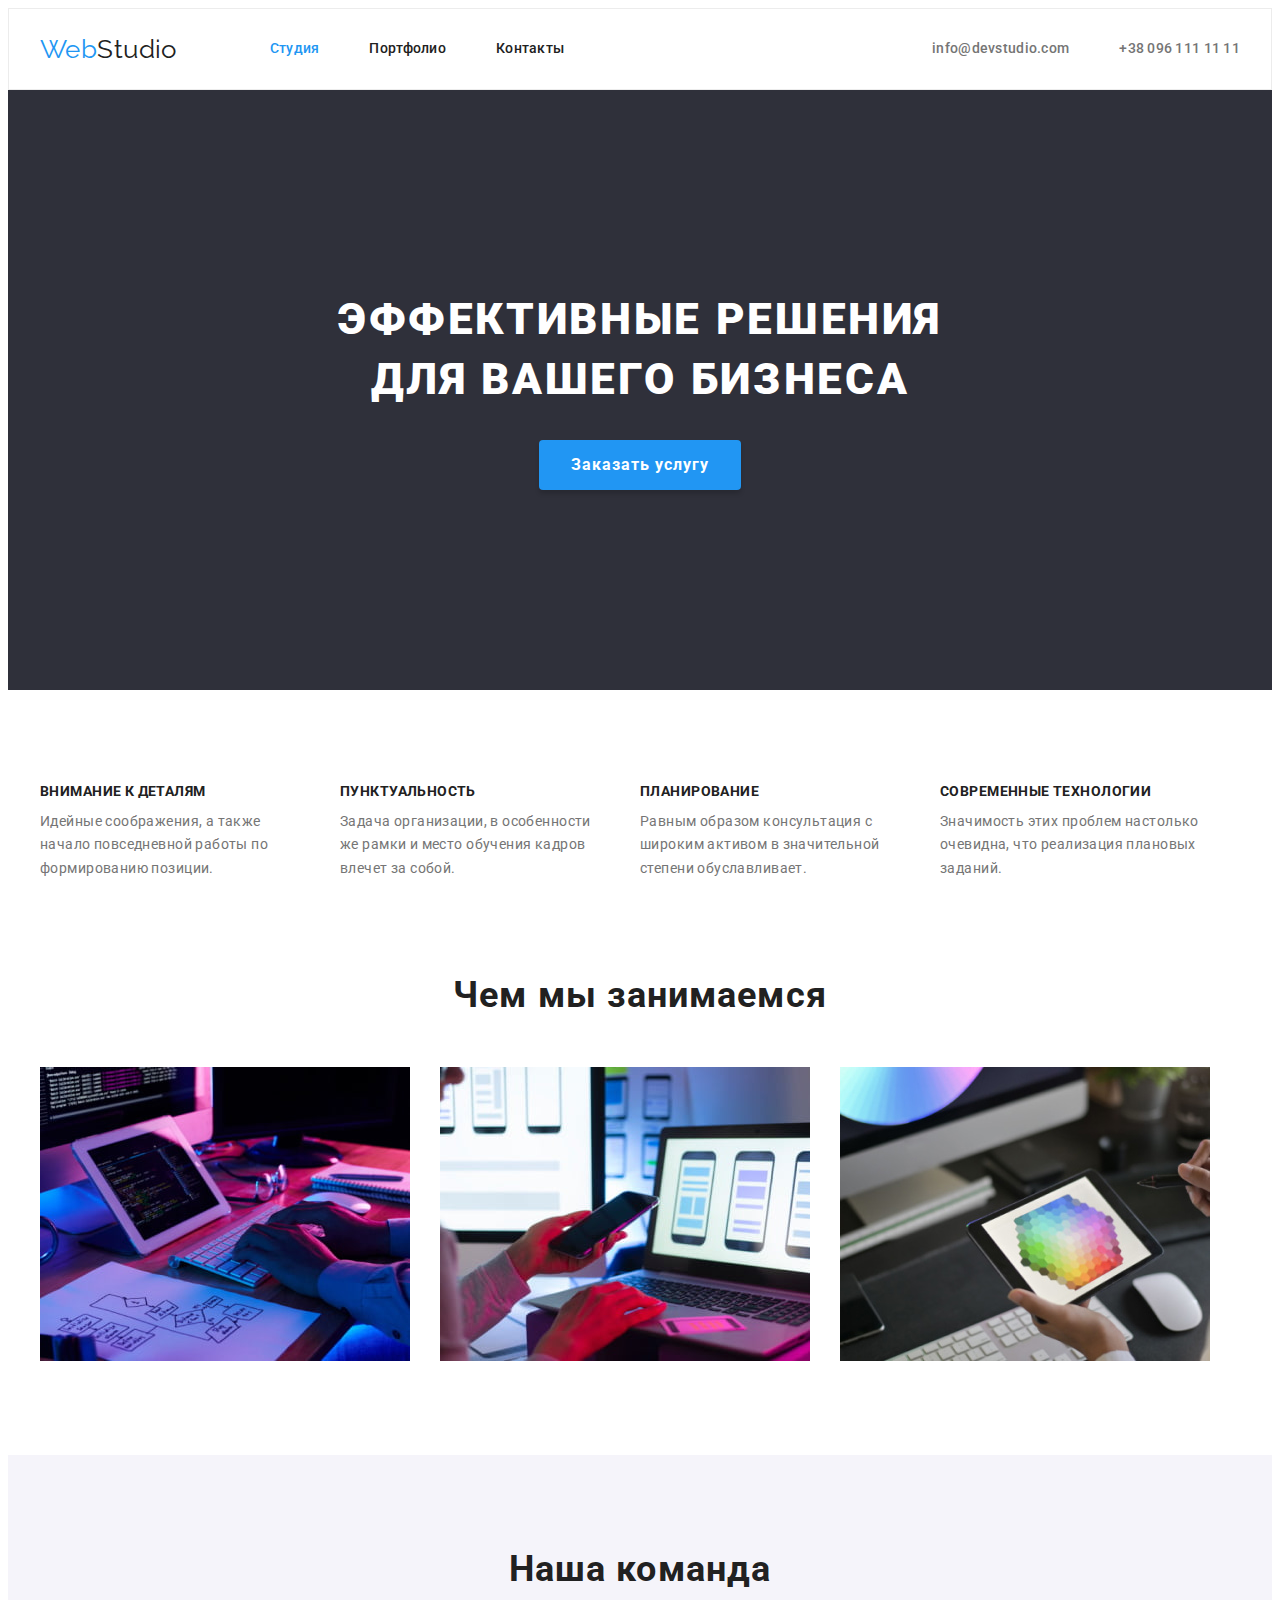
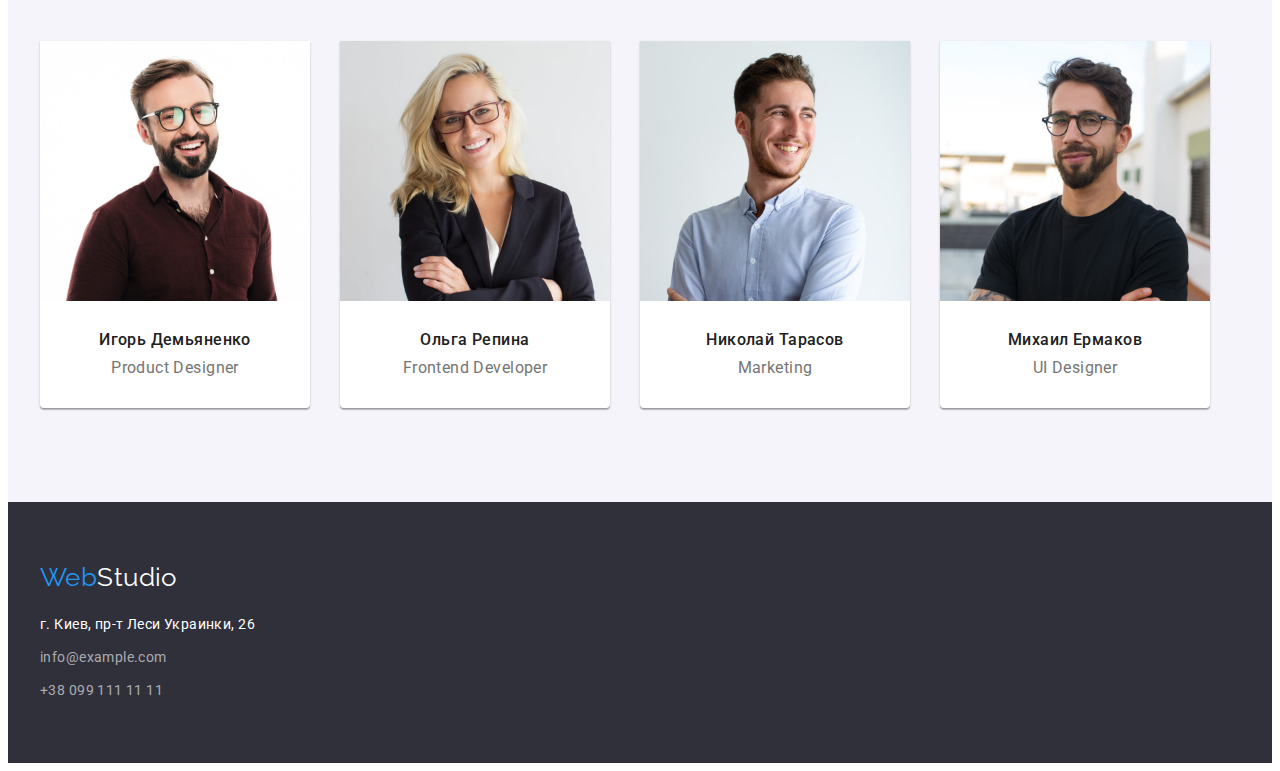
==== index.html @ 3f3b8649 "Initial commit" ====
<!DOCTYPE html>
<html lang="ru">
  <head>
    <meta charset="UTF-8" />
    <meta http-equiv="X-UA-Compatible" content="IE=edge" />
    <meta name="viewport" content="width=device-width, initial-scale=1.0" />
    <title>WebStudio</title>
    <!-- Normalize -->
    <link
      rel="stylesheet"
      href="https://cdnjs.cloudflare.com/ajax/libs/modern-normalize/1.1.0/modern-normalize.min.css"
      integrity="sha512-wpPYUAdjBVSE4KJnH1VR1HeZfpl1ub8YT/NKx4PuQ5NmX2tKuGu6U/JRp5y+Y8XG2tV+wKQpNHVUX03MfMFn9Q=="
      crossorigin="anonymous"
      referrerpolicy="no-referrer"
    />
    <!-- Font-family -->
    <link
      href="https://fonts.googleapis.com/css2?family=Raleway:wght@700&family=Roboto:wght@400;500;700;900&display=swap"
      rel="stylesheet"
    />
    <!-- css -->
    <link rel="stylesheet" href="./css/styles.css" />
  </head>

  <body>
    <!-- шапка сайта -->

    <header class="header">
      <div class="conteiner header-conteiner">
        <a href="./index.html" class="link logo header-logo"
          ><span class="logo-accent">Web</span>Studio</a>
        <nav class="header-nav">
          <ul class="nav-list list">
            <li class="nav-item">
              <a href="" class="link nav-link current">Студия</a>
            </li>
            <li class="nav-item">
              <a href="./portfolio.html" class="link nav-link">Портфолио</a>
            </li>
            <li class="nav-item">
              <a href="" class="link nav-link">Контакты</a>
            </li>
          </ul>
        </nav>

        <ul class="contact-list list">
          <li class="contact-item">
            <a href="mailto:info@devstudio.com" class="link contact-link">info@devstudio.com</a>
          </li>
          <li class="contact-item">
            <a href="tel:+380961111111" class="link contact-link">+38 096 111 11 11</a>
          </li>
        </ul>
      </div>
    </header>
    <!-- main -->
    <main>
      <section class="section hero">
        <div class="conteiner">
          <h1 class="hero-title">Эффективные решения для вашего бизнеса</h1>
          <button type="button" class="hero-button">Заказать услугу</button>
        </div>
      </section>

      <section class="section quality work">
        <div class="conteiner">
          <h2 class="section-title visually-hidden">Преимущества</h2>
          <ul class="work-list list">
            <li class="work-item">
              <h3 class="work-subtitle">Внимание к деталям</h3>
              <p class="work-text">
                Идейные соображения, а также начало повседневной работы по формированию позиции.
              </p>
            </li>
            <li class="work-item">
              <h3 class="work-subtitle">Пунктуальность</h3>
              <p class="work-text">
                Задача организации, в особенности же рамки и место обучения кадров влечет за собой.
              </p>
            </li>
            <li class="work-item">
              <h3 class="work-subtitle">Планирование</h3>
              <p class="work-text">
                Равным образом консультация с широким активом в значительной степени обуславливает.
              </p>
            </li>
            <li class="work-item">
              <h3 class="work-subtitle">Современные технологии</h3>
              <p class="work-text">
                Значимость этих проблем настолько очевидна, что реализация плановых заданий.
              </p>
            </li>
          </ul>
        </div>
      </section>

      <section class="section exercise about">
        <div class="conteiner">
          <h2 class="section-title">Чем мы занимаемся</h2>
          <ul class="about-list list">
            <li class="about-item">
              <img src="./images/logo1.jpg" width="370" height="294" alt="Верстка сайта" />
            </li>
            <li class="about-item">
              <img src="./images/logo2.jpg" width="370" height="294" alt="Дизайн сайта" />
            </li>
            <li class="about-item">
              <img src="./images/logo3.jpg" width="370" height="294" alt="Палитра на планшете" />
            </li>
          </ul>
        </div>
      </section>

      <section class="section team">
        <div class="conteiner">
          <h2 class="section-title">Наша команда</h2>
          <ul class="team-list list">
            <li class="team-item">
              <img src="./images/img-4.jpg" wi dth="270" height="260" alt="Первый член команды" />
              <div class="team-decsription">
                <h3 class="team-name">Игорь Демьяненко</h3>
                <p class="team-position">Product Designer</p>
              </div>
            </li>
            <li class="team-item">
              <img src="./images/img-5.jpg" width="270" height="260" alt="Второй член команды" />
              <div class="team-decsription">
                <h3 class="team-name">Ольга Репина</h3>
                <p class="team-position">Frontend Developer</p>
              </div>
            </li>
            <li class="team-item">
              <img src="./images/img-6.jpg" width="270" height="260" alt="Третий член команды" />
              <div class="team-decsription">
                <h3 class="team-name">Николай Тарасов</h3>
                <p class="team-position">Marketing</p>
              </div>
            </li>
            <li class="team-item">
              <img src="./images/img-7.jpg" width="270" height="260" alt="Четвертый член команды" />
              <div class="team-decsription">
                <h3 class="team-name">Михаил Ермаков</h3>
                <p class="team-position">UI Designer</p>
              </div>
            </li>
          </ul>
        </div>
      </section>
    </main>

    <!-- футер -->

    <footer class="section section-footer">
      <div class="conteiner">
        <a href="./index.html" class="link logo footer-logo"
          ><span class="logo-accent">Web</span>Studio</a>
        <address class="address">
          <div class="contacts">
            <ul class="footer-list list">
              <li class="footer-item">
                <a
                  href="https://goo.gl/maps/KCgxakwsNGfufyHc9"
                  target="_blank"
                  rel="noopener noreferrer"
                  class="link address-link"
                  >г. Киев, пр-т Леси Украинки, 26</a>
              </li>
              <li class="footer-item">
                <a href="mailto:info@example.com" class="link footer-contact-link"
                  >info@example.com</a>
              </li>
              <li class="footer-item">
                <a href="tel:+380991111111" class="link footer-contact-link">+38 099 111 11 11</a>
              </li>
            </ul>
          </div>
        </address>
      </div>
    </footer>
  </body>
</html>
---- css/styles.css ----
/* цвет основного текста #757575 */
/* вторичный текст текста #212121 */
/* белый цвет #FFFFFF */
/* акцент #2196F3 */
/* вторичный цвет фона #F5F4FA */

:root {
  --primary-text-color: #757575;
  --title-text-color: #212121;
  --accent-color: #2196f3;
  --white-color: #ffffff;
  --primary-bg-color: #e5e5e5;
  --footer-color: #2f303a;
  --team-color: #f5f4fa;
}
h1,
h2,
h3,
h4,
h5,
h6,
p,
ul {
  margin: 0;
  padding: 0;
}
img {
  display: block;
}

body {
  font-family: Roboto, sans-serif;
  font-size: 14px;
  letter-spacing: 0.03em;
  line-height: 1.14;

  color: var(--primary-text-color);
  background-color: var(--white-color);
}
.conteiner {
  width: 1200px;
  padding-left: 15px;
  padding-right: 15px;
  margin: 0 auto;
}

.visually-hidden {
  position: absolute;
  white-space: nowrap;
  width: 1px;
  height: 1px;
  overflow: hidden;
  border: 0;
  padding: 0;
  clip: rect(0 0 0 0);
  clip-path: inset(50%);
  margin: -1px;
}

.section {
  padding-top: 94px;
  padding-bottom: 94px;
}
.section.quality {
  padding-bottom: 47px;
}
.section.exercise {
  padding-top: 47px;
}

.section-title {
  margin-bottom: 50px;
  font-size: 36px;
  line-height: 1.16;
  letter-spacing: 0.03em;
  text-align: center;

  color: var(--title-text-color);
}

.list {
  margin: 0;
  padding: 0;
  list-style: none;
}
.link {
  text-decoration: none;
  font-style: normal;
}

/* header */
.header {
  border: 1px solid #ececec;
}

.header-conteiner {
  display: flex;
  align-items: center;
}

/* logo */

.logo-accent {
  color: var(--accent-color);
}
.logo {
  font-family: 'Raleway';
  font-size: 26px;
  line-height: 1.19;
}
.header-logo {
  margin-right: 93px;
  color: var(--title-text-color);
}

/* nav-list */

.nav-list {
  display: flex;
  align-items: center;
}

.nav-item {
  margin-right: 50px;
}
.nav-item:last-child {
  margin-right: 0;
}

.nav-link {
  display: block;
  padding-top: 32px;
  padding-bottom: 32px;

  font-weight: 500;
  font-size: 14px;
  letter-spacing: 0.02em;

  color: var(--title-text-color);
}

.nav-link.current {
  color: var(--accent-color);
}
.nav-link:hover,
.nav-link:focus {
  color: var(--accent-color);
}

.contact-list {
  display: flex;
  align-items: center;
  margin-left: auto;
}
.contact-item {
  margin-right: 50px;
}
.contact-item:last-child {
  margin-right: 0;
}

.contact-link {
  display: block;
  padding-top: 32px;
  padding-bottom: 32px;
  font-weight: 500;
  font-size: 14px;
  letter-spacing: 0.02em;

  color: var(--primary-text-color);
}
.contact-link:hover,
.contact-link:focus {
  color: var(--accent-color);
}

/* hero */

.hero {
  padding-top: 200px;
  padding-bottom: 200px;
  text-align: center;
  background: var(--footer-color);
}

.hero-title {
  max-width: 696px;
  margin: 0 auto;

  font-weight: 900;
  font-size: 44px;
  line-height: 1.36;
  text-align: center;
  letter-spacing: 0.06em;
  text-transform: uppercase;

  color: var(--white-color);
}
/* button */

.hero-button {
  display: inline-block;
  margin-top: 30px;
  min-width: 200px;
  padding: 10px 32px;

  font-family: inherit;
  font-weight: 700;
  font-size: 16px;
  text-align: center;
  line-height: 1.88;
  letter-spacing: 0.06em;
  cursor: pointer;
  border: none;

  box-shadow: 0px 4px 4px rgba(0, 0, 0, 0.15);
  border-radius: 4px;

  background-color: var(--accent-color);
  color: var(--white-color);
}
.hero-button:hover,
.hero-button:focus {
  background-color: #188ce8;
}
/* work*/
.work-list {
  display: flex;
}
.work-item:not(:last-child) {
  margin-right: 30px;
}

.work-subtitle {
  margin-bottom: 10px;
  font-size: 14px;
  text-transform: uppercase;

  color: var(--title-text-color);
}

.work-text {
  width: 270px;
  font-size: 14px;
  line-height: 1.7;
}
/* about */

.about-list {
  display: flex;
}
.about-item:not(:last-child) {
  margin-right: 30px;
}



/* team*/

.team {
  background: #f5f4fa;
}
.team-list {
  display: flex;
}
.team-item {
  margin-right: 30px;
  width: 270px;

  background-color: var(--white-color);
  box-shadow: 0px 1px 3px rgba(0, 0, 0, 0.12), 0px 1px 1px rgba(0, 0, 0, 0.14),
    0px 2px 1px rgba(0, 0, 0, 0.2);
  border-radius: 0px 0px 4px 4px;
}
.team-item:nth-child(4) {
  margin-right: 0;
}
.team-decsription {
  text-align: center;
  padding-top: 30px;
  padding-bottom: 30px;
}

.team-name {
  margin-bottom: 10px;
  font-weight: 500;
  font-size: 16px;
  line-height: 1.18;
  color: var(--title-text-color);
}
.team-position {
  font-weight: 400;
  font-size: 16px;
  line-height: 1.18;
}

/* footer */

.section-footer {
  padding-bottom: 60px;
  padding-top: 60px;
  background-color: var(--footer-color);
}

.footer-item {
  margin-bottom: 9px;
  line-height: 1.71;
}
.footer-item:last-child {
  margin-bottom: 0px;
}
.address-link {
  color: var(--white-color);
}

.footer-contact-link {
  font-size: 14px;
  line-height: 1.71;
  letter-spacing: 0.03em;

  color: rgba(255, 255, 255, 0.6);
}

.footer-contact-link:hover,
.footer-contact-link:focus {
  color: var(--accent-color);
}

.footer-logo {
  display: block;
  margin-bottom: 20px;
  color: var(--white-color);
}

/* ---Portfolio--- */

/* project*/
.project-list {
  display: flex;
  flex-wrap: wrap;
}
.project-item {
  width: calc((100% - 60px) / 3);
  margin-right: 30px;
  margin-bottom: 30px;
}
.project-item:nth-child(3n) {
  margin-right: 0px;
}
.project-item:nth-last-child(-n + 3){
  margin-bottom: 0;
}

.project-name {
  padding: 20px 24px;
  border-left: 1px solid #eeeeee;
  border-right: 1px solid #eeeeee;
  border-bottom: 1px solid #eeeeee;
}
.project-title {
  margin-bottom: 4px;
  font-size: 18px;
  letter-spacing: 0.06em;
  line-height: 2;

  color: var(--title-text-color);
}

.project-text {
  font-size: 16px;
  line-height: 1.88;
  letter-spacing: 0.03em;
  color: var(--primary-text-color);
}

/* project-bnt */

.button-list {
  display: flex;
  justify-content: center;
  margin-bottom: 50px;
}
.button-item {
  margin-right: 8px;
}
.button-item:last-child {
  margin-right: 0px;
}

.project-btn {
  display: block;
  padding: 6px 22px;

  text-align: center;
  font-family: inherit;
  font-weight: 500;
  font-size: 16px;
  line-height: 1.62;
  cursor: pointer;
  border: none;
  border-radius: 4px;
  color: var(--title-text-color);
  background-color: var(--team-color);
}

.project-btn.active {
  background-color: var(--accent-color);
  color: var(--white-color);
  box-shadow: 0px 3px 1px rgba(0, 0, 0, 0.1), 0px 1px 2px rgba(0, 0, 0, 0.08),
    0px 2px 2px rgba(0, 0, 0, 0.12);
}

.project-btn:hover,
.project-btn:focus {
  color: var(--white-color);
  background-color: var(--accent-color);
}
.project-link{
  display: block;
}
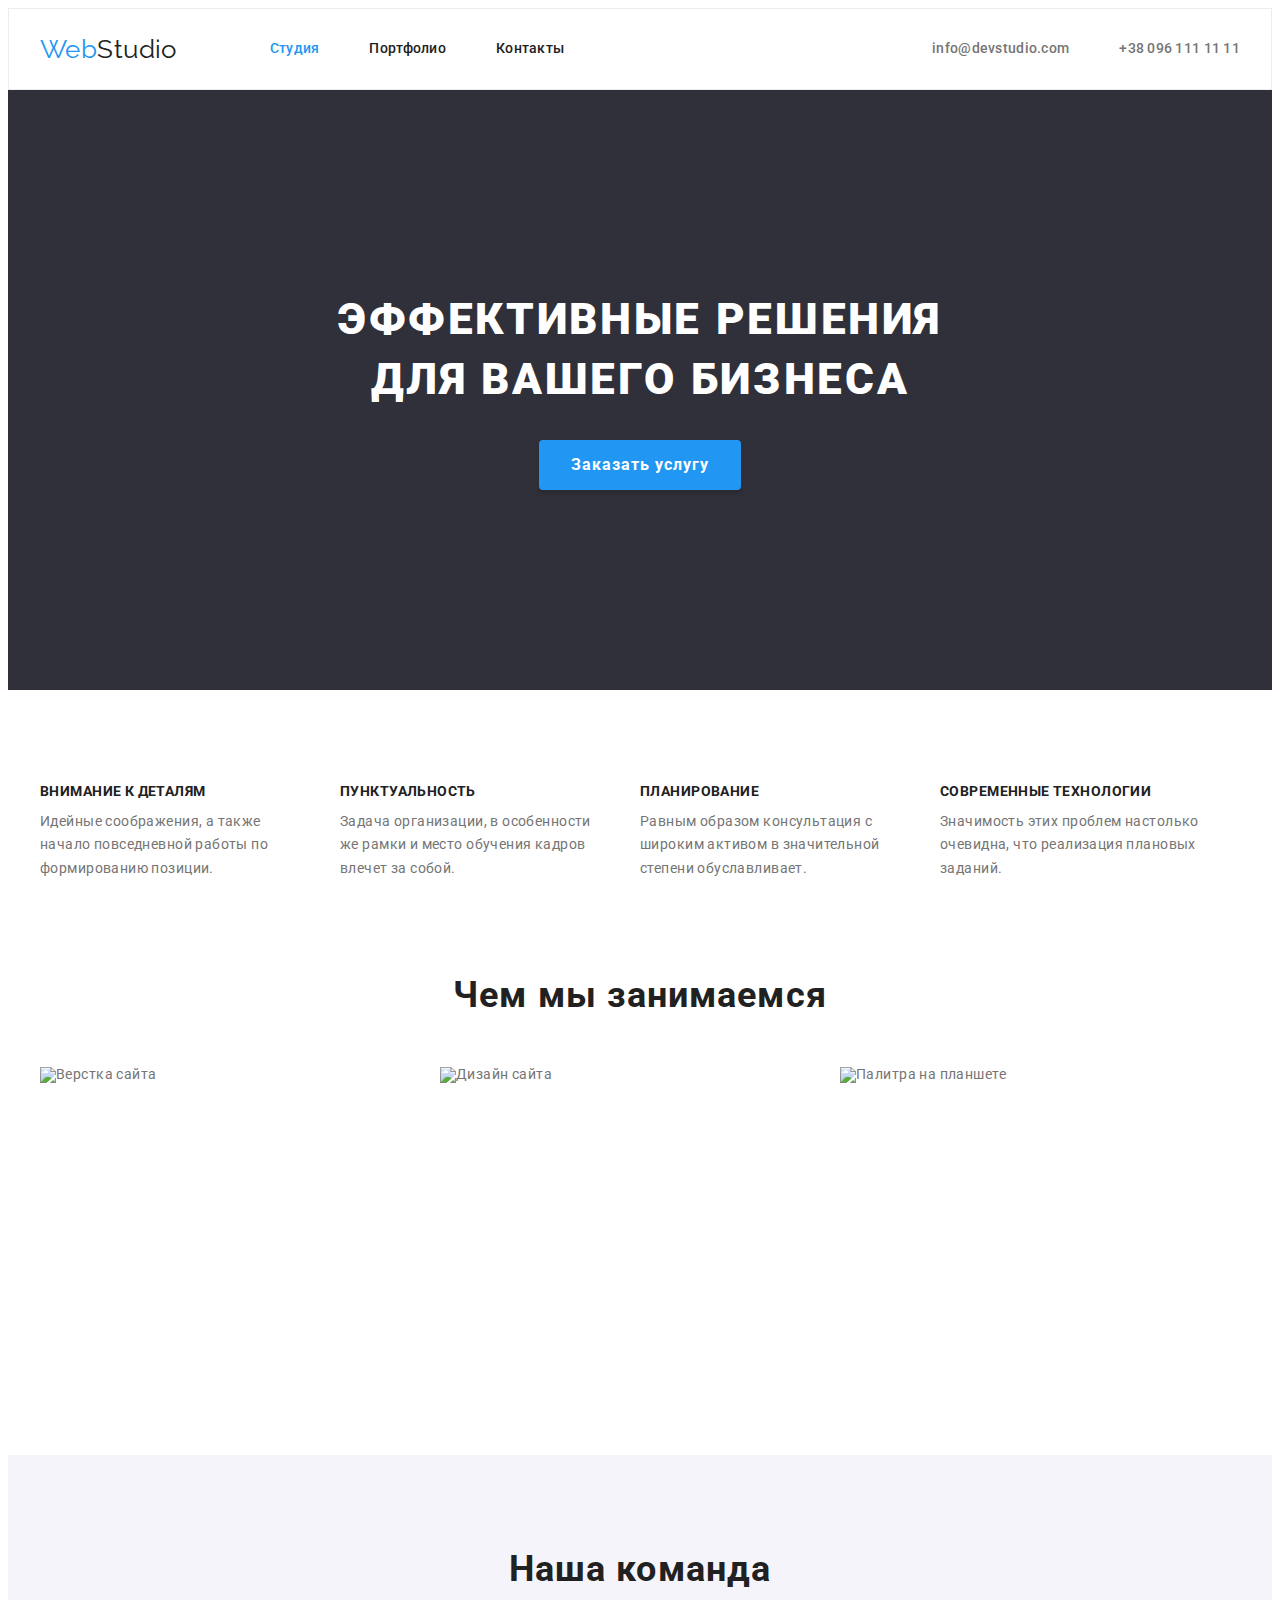
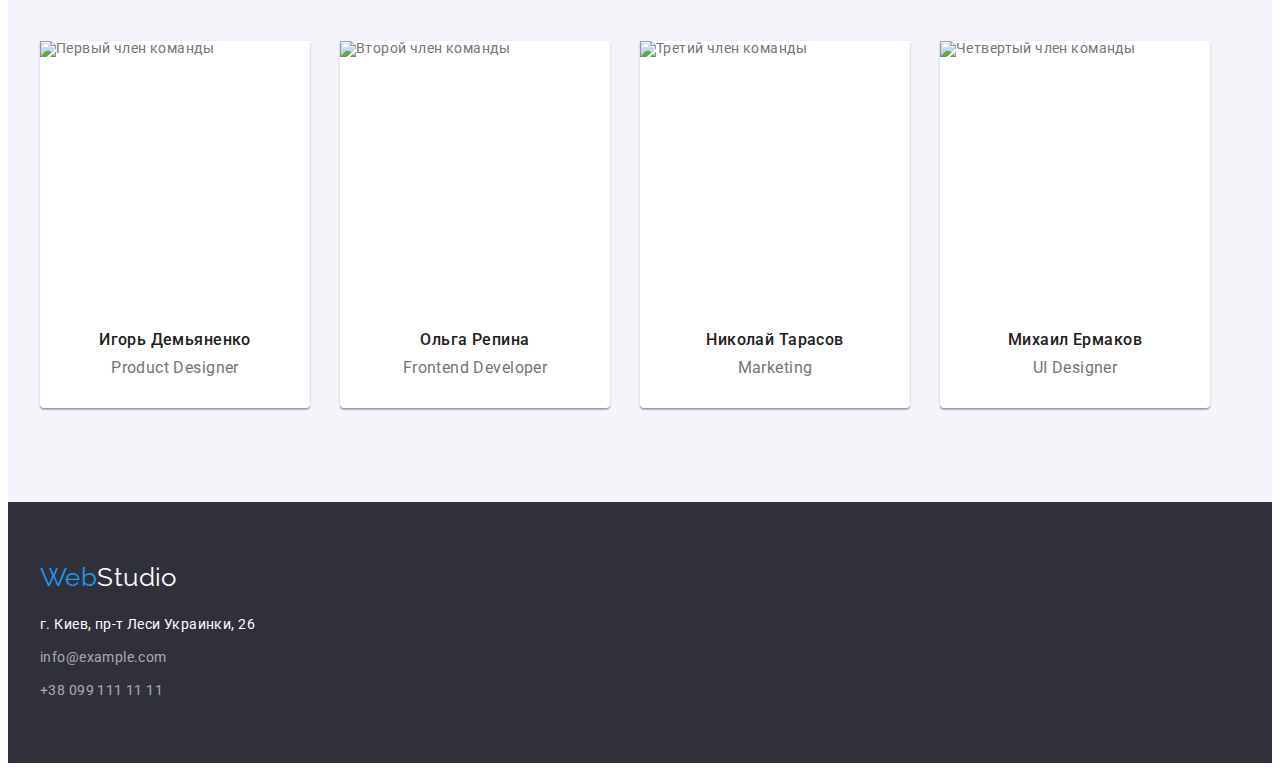
==== commit 657094df: "добавляет разметку страницы" ====
--- a/index.html
+++ b/index.html
@@ -99,13 +99,13 @@
           <h2 class="section-title">Чем мы занимаемся</h2>
           <ul class="about-list list">
             <li class="about-item">
-              <img src="./images/logo1.jpg" width="370" height="294" alt="Верстка сайта" />
+              <img src="images/about/logo1.jpg" width="370" height="294" alt="Верстка сайта" />
             </li>
             <li class="about-item">
-              <img src="./images/logo2.jpg" width="370" height="294" alt="Дизайн сайта" />
+              <img src="./images/about/logo2.jpg" width="370" height="294" alt="Дизайн сайта" />
             </li>
             <li class="about-item">
-              <img src="./images/logo3.jpg" width="370" height="294" alt="Палитра на планшете" />
+              <img src="./images//about/logo3.jpg" width="370" height="294" alt="Палитра на планшете" />
             </li>
           </ul>
         </div>
@@ -116,28 +116,28 @@
           <h2 class="section-title">Наша команда</h2>
           <ul class="team-list list">
             <li class="team-item">
-              <img src="./images/img-4.jpg" wi dth="270" height="260" alt="Первый член команды" />
+              <img src="./images//team/img-4.jpg" wi dth="270" height="260" alt="Первый член команды" />
               <div class="team-decsription">
                 <h3 class="team-name">Игорь Демьяненко</h3>
                 <p class="team-position">Product Designer</p>
               </div>
             </li>
             <li class="team-item">
-              <img src="./images/img-5.jpg" width="270" height="260" alt="Второй член команды" />
+              <img src="./images//team/img-5.jpg" width="270" height="260" alt="Второй член команды" />
               <div class="team-decsription">
                 <h3 class="team-name">Ольга Репина</h3>
                 <p class="team-position">Frontend Developer</p>
               </div>
             </li>
             <li class="team-item">
-              <img src="./images/img-6.jpg" width="270" height="260" alt="Третий член команды" />
+              <img src="./images//team/img-6.jpg" width="270" height="260" alt="Третий член команды" />
               <div class="team-decsription">
                 <h3 class="team-name">Николай Тарасов</h3>
                 <p class="team-position">Marketing</p>
               </div>
             </li>
             <li class="team-item">
-              <img src="./images/img-7.jpg" width="270" height="260" alt="Четвертый член команды" />
+              <img src="./images//team/img-7.jpg" width="270" height="260" alt="Четвертый член команды" />
               <div class="team-decsription">
                 <h3 class="team-name">Михаил Ермаков</h3>
                 <p class="team-position">UI Designer</p>
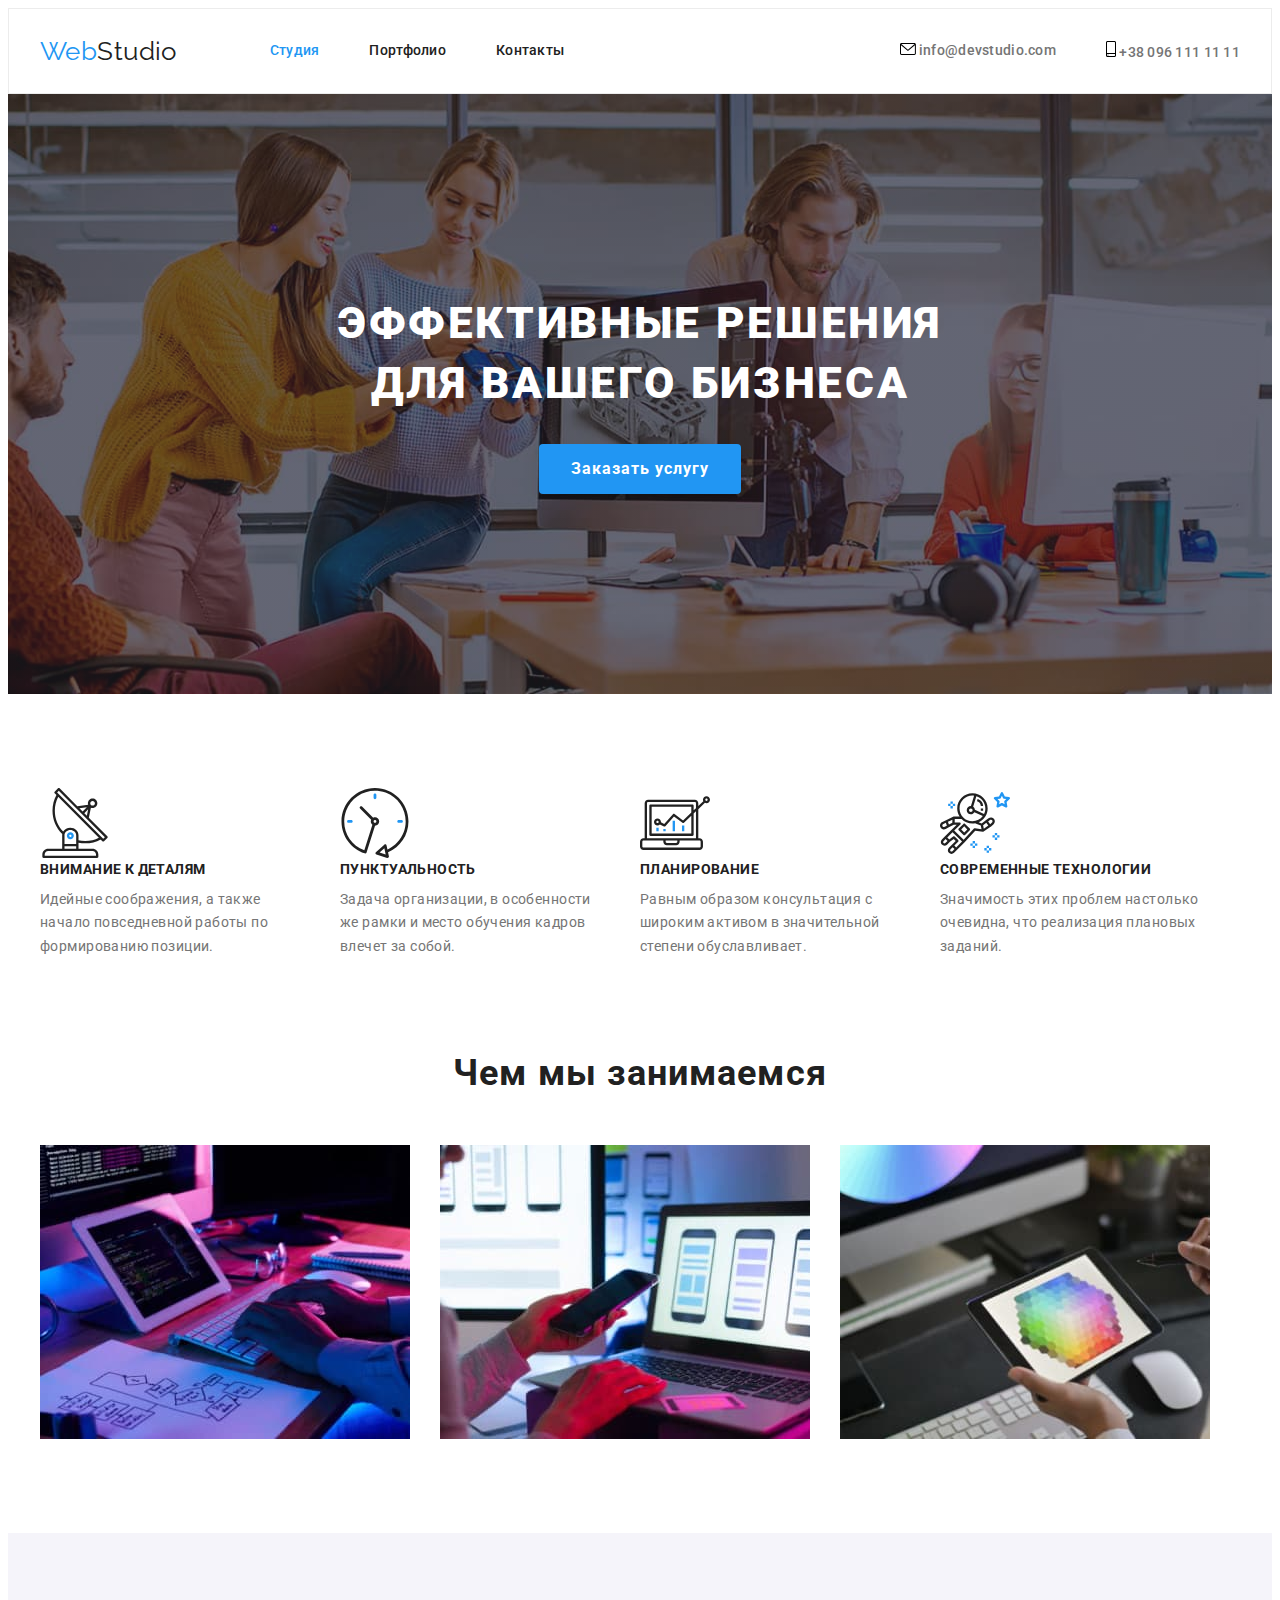
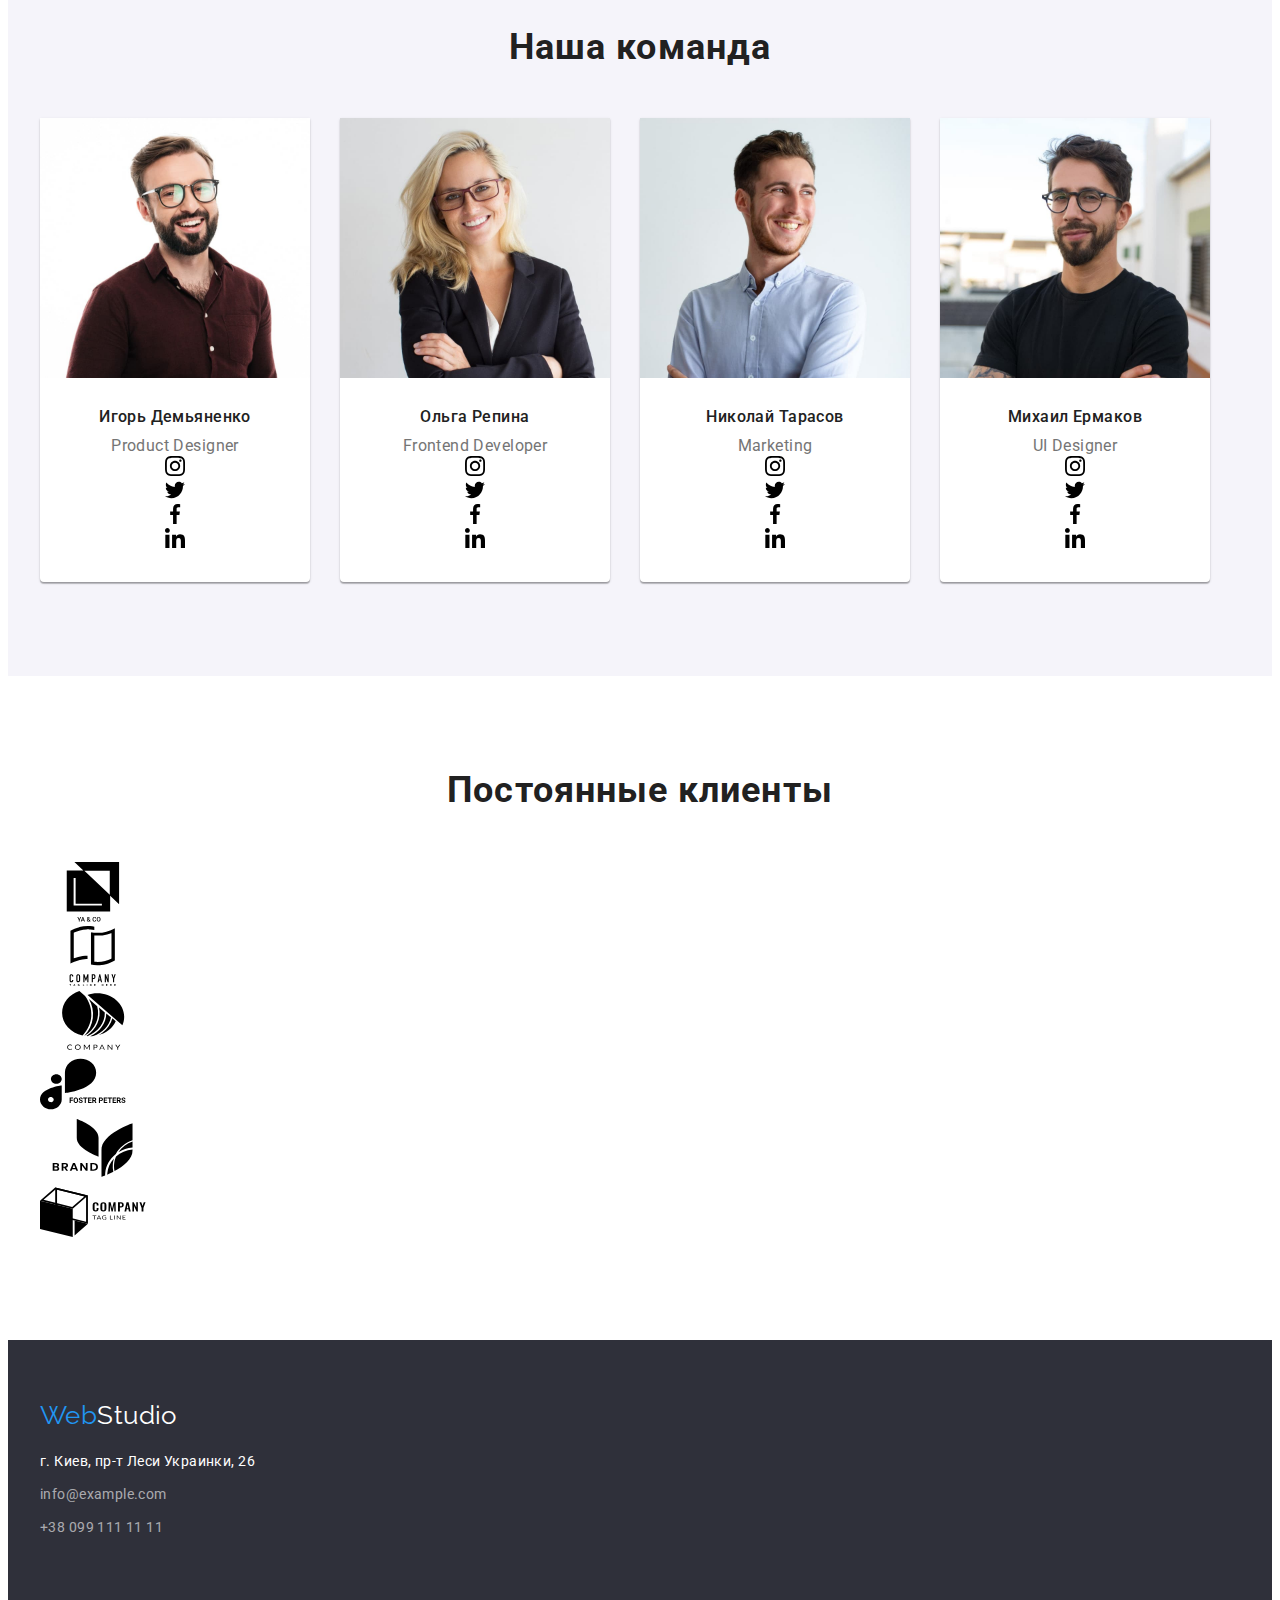
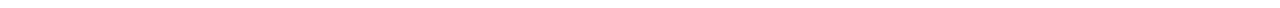
==== commit b241bc62: "добавляет разметку страницы" ====
--- a/index.html
+++ b/index.html
@@ -21,6 +21,7 @@
     <!-- css -->
     <link rel="stylesheet" href="./css/styles.css" />
   </head>
+  
 
   <body>
     <!-- шапка сайта -->
@@ -45,10 +46,19 @@
 
         <ul class="contact-list list">
           <li class="contact-item">
-            <a href="mailto:info@devstudio.com" class="link contact-link">info@devstudio.com</a>
-          </li>
+            <a href="mailto:info@devstudio.com" class="link contact-link">
+              <svg width="16" height="12" class="svg-mail">
+                <use href="./images/icon.svg#icon-mail"></use>
+              </svg>
+              info@devstudio.com</a>
+          </li>
+
           <li class="contact-item">
-            <a href="tel:+380961111111" class="link contact-link">+38 096 111 11 11</a>
+            <a href="tel:+380961111111" class="link contact-link">
+              <svg width="10" height="16" class="svg-tel">
+                <use href="./images/icon.svg#icon-tel"></use>
+              </svg>
+              +38 096 111 11 11</a>
           </li>
         </ul>
       </div>
@@ -67,24 +77,47 @@
           <h2 class="section-title visually-hidden">Преимущества</h2>
           <ul class="work-list list">
             <li class="work-item">
+              <div class="graphic-img">
+                <svg class="svg-work" width="70" height="70">
+                  <use href="./images/icon.svg#icon-antenna"></use>
+                </svg>
+              </div>
               <h3 class="work-subtitle">Внимание к деталям</h3>
               <p class="work-text">
                 Идейные соображения, а также начало повседневной работы по формированию позиции.
               </p>
             </li>
+
             <li class="work-item">
+              <div class="graphic-img">
+                <svg width="70" height="70">
+                  <use href="./images/icon.svg#icon-clock"></use>
+                </svg>
+              </div>
               <h3 class="work-subtitle">Пунктуальность</h3>
               <p class="work-text">
                 Задача организации, в особенности же рамки и место обучения кадров влечет за собой.
               </p>
             </li>
+
             <li class="work-item">
+              <div class="graphic-img">
+                <svg width="70" height="70">
+                  <use href="./images/icon.svg#icon-diagram"></use>
+                </svg>
+              </div>
               <h3 class="work-subtitle">Планирование</h3>
               <p class="work-text">
                 Равным образом консультация с широким активом в значительной степени обуславливает.
               </p>
             </li>
+
             <li class="work-item">
+              <div class="graphic-img">
+                <svg width="70" height="70">
+                  <use href="./images/icon.svg#icon-astronaut"></use>
+                </svg>
+              </div>
               <h3 class="work-subtitle">Современные технологии</h3>
               <p class="work-text">
                 Значимость этих проблем настолько очевидна, что реализация плановых заданий.
@@ -120,13 +153,74 @@
               <div class="team-decsription">
                 <h3 class="team-name">Игорь Демьяненко</h3>
                 <p class="team-position">Product Designer</p>
-              </div>
-            </li>
+                <ul class="social list">
+                  <li class="social-item">
+                    <a class="link social-link" target="_blank" rel="noopener noreferrer" href="#">
+                      <svg class="social-icon" width="20" height="20">
+                        <use href="./images/icon.svg#icon-instagram"></use>
+                      </svg>
+                    </a>
+                  </li>
+                  <li class="social-item">
+                    <a class="link social-link" target="_blank" rel="noopener noreferrer" href="#">
+                      <svg class="social-icon" width="20" height="20">
+                        <use href="./images/icon.svg#icon-twitter"></use>
+                      </svg>
+                    </a>
+                  </li>
+                  <li class="social-item">
+                    <a class="link social-link" target="_blank" rel="noopener noreferrer" href="#">
+                      <svg class="social-icon" width="20" height="20">
+                        <use href="./images/icon.svg#icon-facebook"></use>
+                      </svg>
+                    </a>
+                  </li>
+                  <li class="social-item">
+                    <a class="link social-link" target="_blank" rel="noopener noreferrer" href="#">
+                      <svg class="social-icon" width="20" height="20">
+                        <use href="./images/icon.svg#icon-linkedin"></use>
+                      </svg>
+                    </a>
+                  </li>
+                </ul>
+              </div>
+            </li>
+
             <li class="team-item">
               <img src="./images//team/img-5.jpg" width="270" height="260" alt="Второй член команды" />
               <div class="team-decsription">
                 <h3 class="team-name">Ольга Репина</h3>
                 <p class="team-position">Frontend Developer</p>
+                <ul class="social list">
+                  <li class="social-item">
+                    <a class="link social-link" target="_blank" rel="noopener noreferrer" href="#">
+                      <svg class="social-icon" width="20" height="20">
+                        <use href="./images/icon.svg#icon-instagram"></use>
+                      </svg>
+                    </a>
+                  </li>
+                  <li class="social-item">
+                    <a class="link social-link" target="_blank" rel="noopener noreferrer" href="#">
+                      <svg class="social-icon" width="20" height="20">
+                        <use href="./images/icon.svg#icon-twitter"></use>
+                      </svg>
+                    </a>
+                  </li>
+                  <li class="social-item">
+                    <a class="link social-link" target="_blank" rel="noopener noreferrer" href="#">
+                      <svg class="social-icon" width="20" height="20">
+                        <use href="./images/icon.svg#icon-facebook"></use>
+                      </svg>
+                    </a>
+                  </li>
+                  <li class="social-item">
+                    <a class="link social-link" target="_blank" rel="noopener noreferrer" href="#">
+                      <svg class="social-icon" width="20" height="20">
+                        <use href="./images/icon.svg#icon-linkedin"></use>
+                      </svg>
+                    </a>
+                  </li>
+                </ul>
               </div>
             </li>
             <li class="team-item">
@@ -134,6 +228,36 @@
               <div class="team-decsription">
                 <h3 class="team-name">Николай Тарасов</h3>
                 <p class="team-position">Marketing</p>
+                <ul class="social list">
+                  <li class="social-item">
+                    <a class="link social-link" target="_blank" rel="noopener noreferrer" href="#">
+                      <svg class="social-icon" width="20" height="20">
+                        <use href="./images/icon.svg#icon-instagram"></use>
+                      </svg>
+                    </a>
+                  </li>
+                  <li class="social-item">
+                    <a class="link social-link" target="_blank" rel="noopener noreferrer" href="#">
+                      <svg class="social-icon" width="20" height="20">
+                        <use href="./images/icon.svg#icon-twitter"></use>
+                      </svg>
+                    </a>
+                  </li>
+                  <li class="social-item">
+                    <a class="link social-link" target="_blank" rel="noopener noreferrer" href="#">
+                      <svg class="social-icon" width="20" height="20">
+                        <use href="./images/icon.svg#icon-facebook"></use>
+                      </svg>
+                    </a>
+                  </li>
+                  <li class="social-item">
+                    <a class="link social-link" target="_blank" rel="noopener noreferrer" href="#">
+                      <svg class="social-icon" width="20" height="20">
+                        <use href="./images/icon.svg#icon-linkedin"></use>
+                      </svg>
+                    </a>
+                  </li>
+                </ul>
               </div>
             </li>
             <li class="team-item">
@@ -141,10 +265,90 @@
               <div class="team-decsription">
                 <h3 class="team-name">Михаил Ермаков</h3>
                 <p class="team-position">UI Designer</p>
+                <ul class="social list">
+                  <li class="social-item">
+                    <a class="link social-link" target="_blank" rel="noopener noreferrer" aria-label="логотип инстаграм" href="#">
+                      <svg class="social-icon" width="20" height="20">
+                        <use href="./images/icon.svg#icon-instagram"></use>
+                      </svg>
+                    </a>
+                  </li>
+                  <li class="social-item">
+                    <a class="link social-link" target="_blank" rel="noopener noreferrer" aria-label="логотип твиттера" href="#">
+                      <svg class="social-icon" width="20" height="20">
+                        <use href="./images/icon.svg#icon-twitter"></use>
+                      </svg>
+                    </a>
+                  </li>
+                  <li class="social-item">
+                    <a class="link social-link" target="_blank" rel="noopener noreferrer" aria-label="логотип фейсбука" href="#">
+                      <svg class="social-icon" width="20" height="20">
+                        <use href="./images/icon.svg#icon-facebook"></use>
+                      </svg>
+                    </a>
+                  </li>
+                  <li class="social-item">
+                    <a class="link social-link" target="_blank" rel="noopener noreferrer" aria-label="логотип линкдина" href="#">
+                      <svg class="social-icon" width="20" height="20">
+                        <use href="./images/icon.svg#icon-linkedin"></use>
+                      </svg>
+                    </a>
+                  </li>
+                </ul>
               </div>
             </li>
           </ul>
         </div>
+      </section>
+      <section class="section section-clients">
+        <div class="conteiner">
+        <h2 class="section-title">Постоянные клиенты</h2>
+        <ul class="list clients-list">
+          <li class="clients-item">
+            <a class="link clients-link" href="">
+              <svg class="clients-icon" width="106" height="60">
+                <use href="./images/icon.svg#icon-client1"></use>
+              </svg>
+
+            </a>
+          </li>
+          <li class="clients-item">
+            <a class="link clients-link" target="_blank" rel="noopener noreferrer" aria-label="логотип компании" href="#">
+              <svg class="clients-icon" width="106" height="60">
+                <use href="./images/icon.svg#icon-client2"></use>
+              </svg>
+            </a>
+          </li>
+          <li class="clients-item">
+            <a class="link clients-link" target="_blank" rel="noopener noreferrer" aria-label="логотип компании" href="#">
+              <svg class="clients-icon" width="106" height="60">
+                <use href="./images/icon.svg#icon-client3"></use>
+              </svg>
+            </a>
+          </li>
+          <li class="clients-item">
+            <a class="link clients-link" target="_blank" rel="noopener noreferrer" aria-label="логотип компании" href="#">
+              <svg class="clients-icon" width="106" height="60">
+                <use href="./images/icon.svg#icon-client4"></use>
+              </svg>
+            </a>
+          </li>
+          <li class="clients-item">
+            <a class="link clients-link" target="_blank" rel="noopener noreferrer" aria-label="логотип компании" href="#">
+              <svg class="clients-icon" width="106" height="60">
+                <use href="./images/icon.svg#icon-client5"></use>
+              </svg>
+            </a>
+          </li>
+          <li class="clients-item">
+            <a class="link clients-link" target="_blank" rel="noopener noreferrer" aria-label="логотип компании" href="#">
+              <svg class="clients-icon" width="106" height="60">
+                <use href="./images/icon.svg#icon-client6"></use>
+              </svg>
+            </a>
+          </li>
+        </ul>
+      </div>
       </section>
     </main>
 
--- a/css/styles.css
+++ b/css/styles.css
@@ -177,10 +177,18 @@
 /* hero */
 
 .hero {
+  
+  margin: auto;
   padding-top: 200px;
   padding-bottom: 200px;
   text-align: center;
-  background: var(--footer-color);
+
+  background-image: linear-gradient(rgba(47, 48, 58, 0.4), rgba(47, 48, 58, 0.4)),
+  url(../images/hero/hero.jpg);
+  background-repeat: no-repeat;
+  background-position: center;
+  max-width: 1600px;
+  background-color: var(--footer-color);
 }
 
 .hero-title {
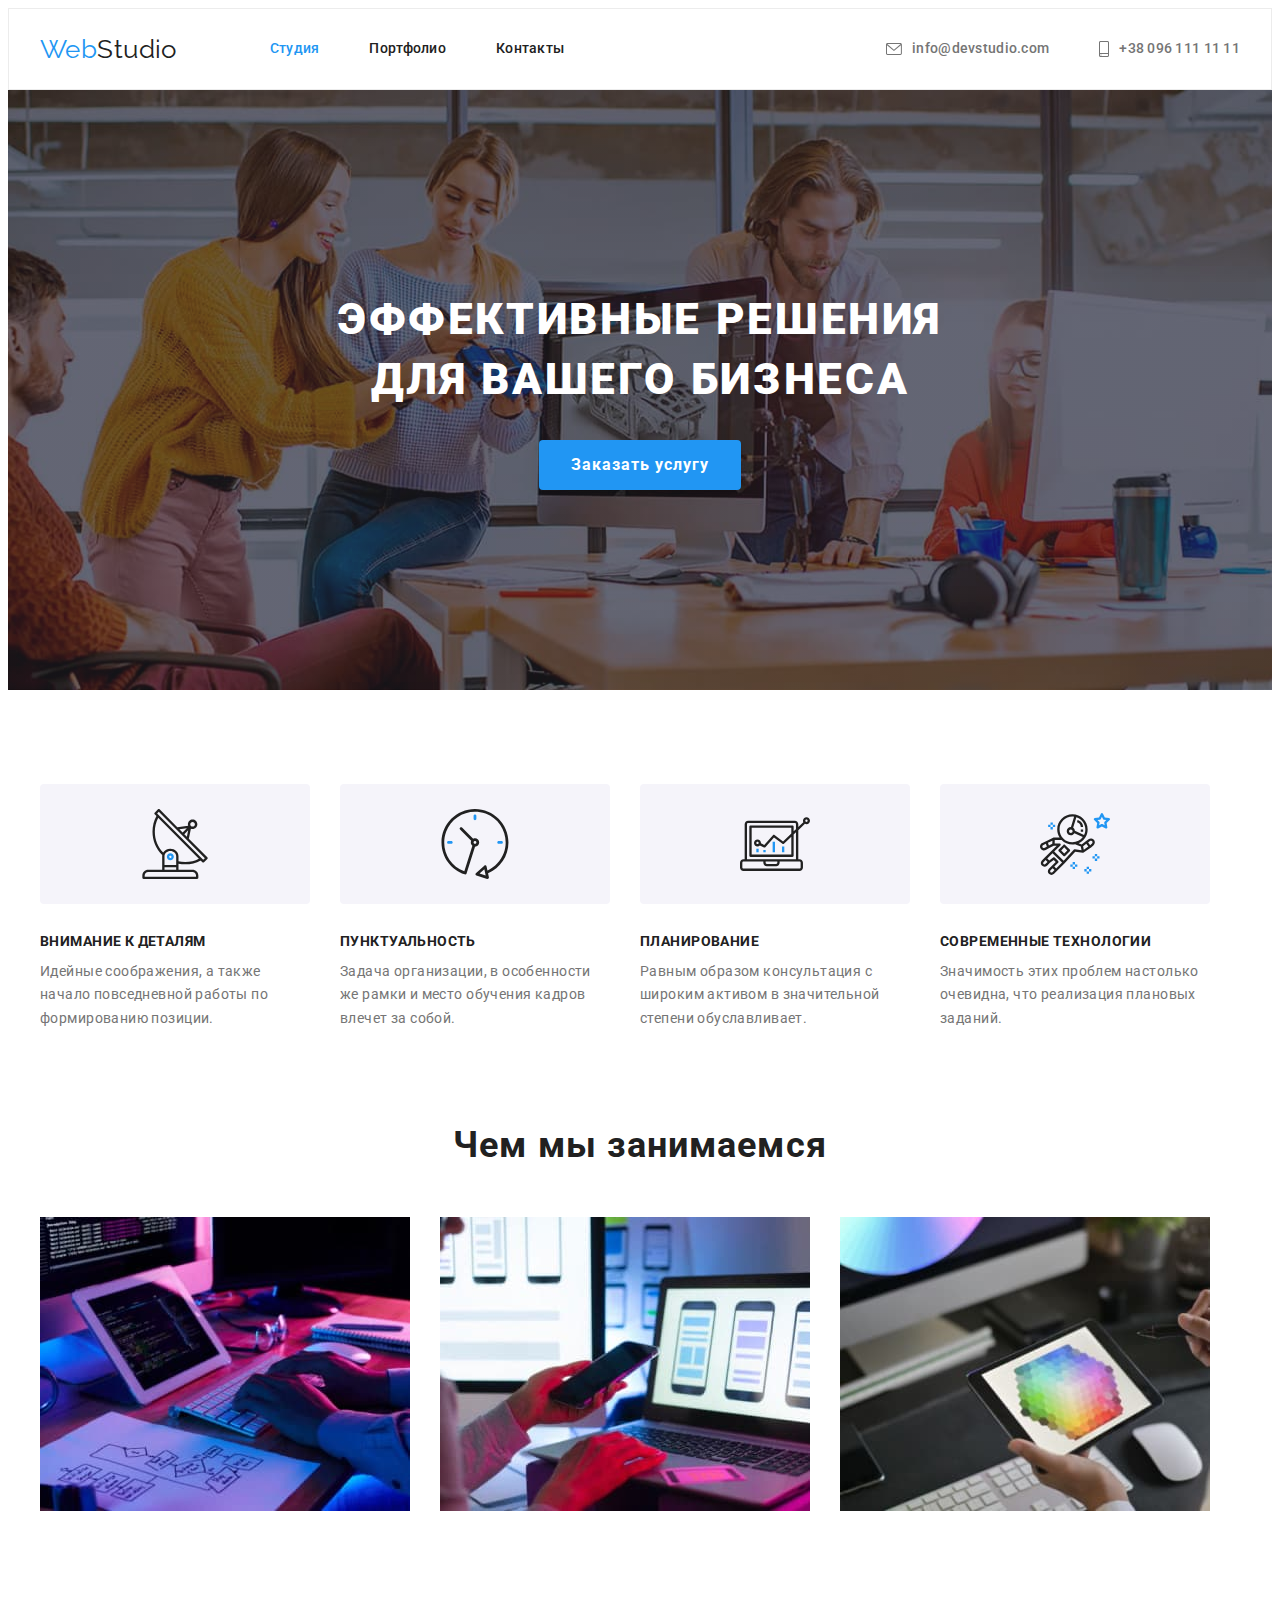
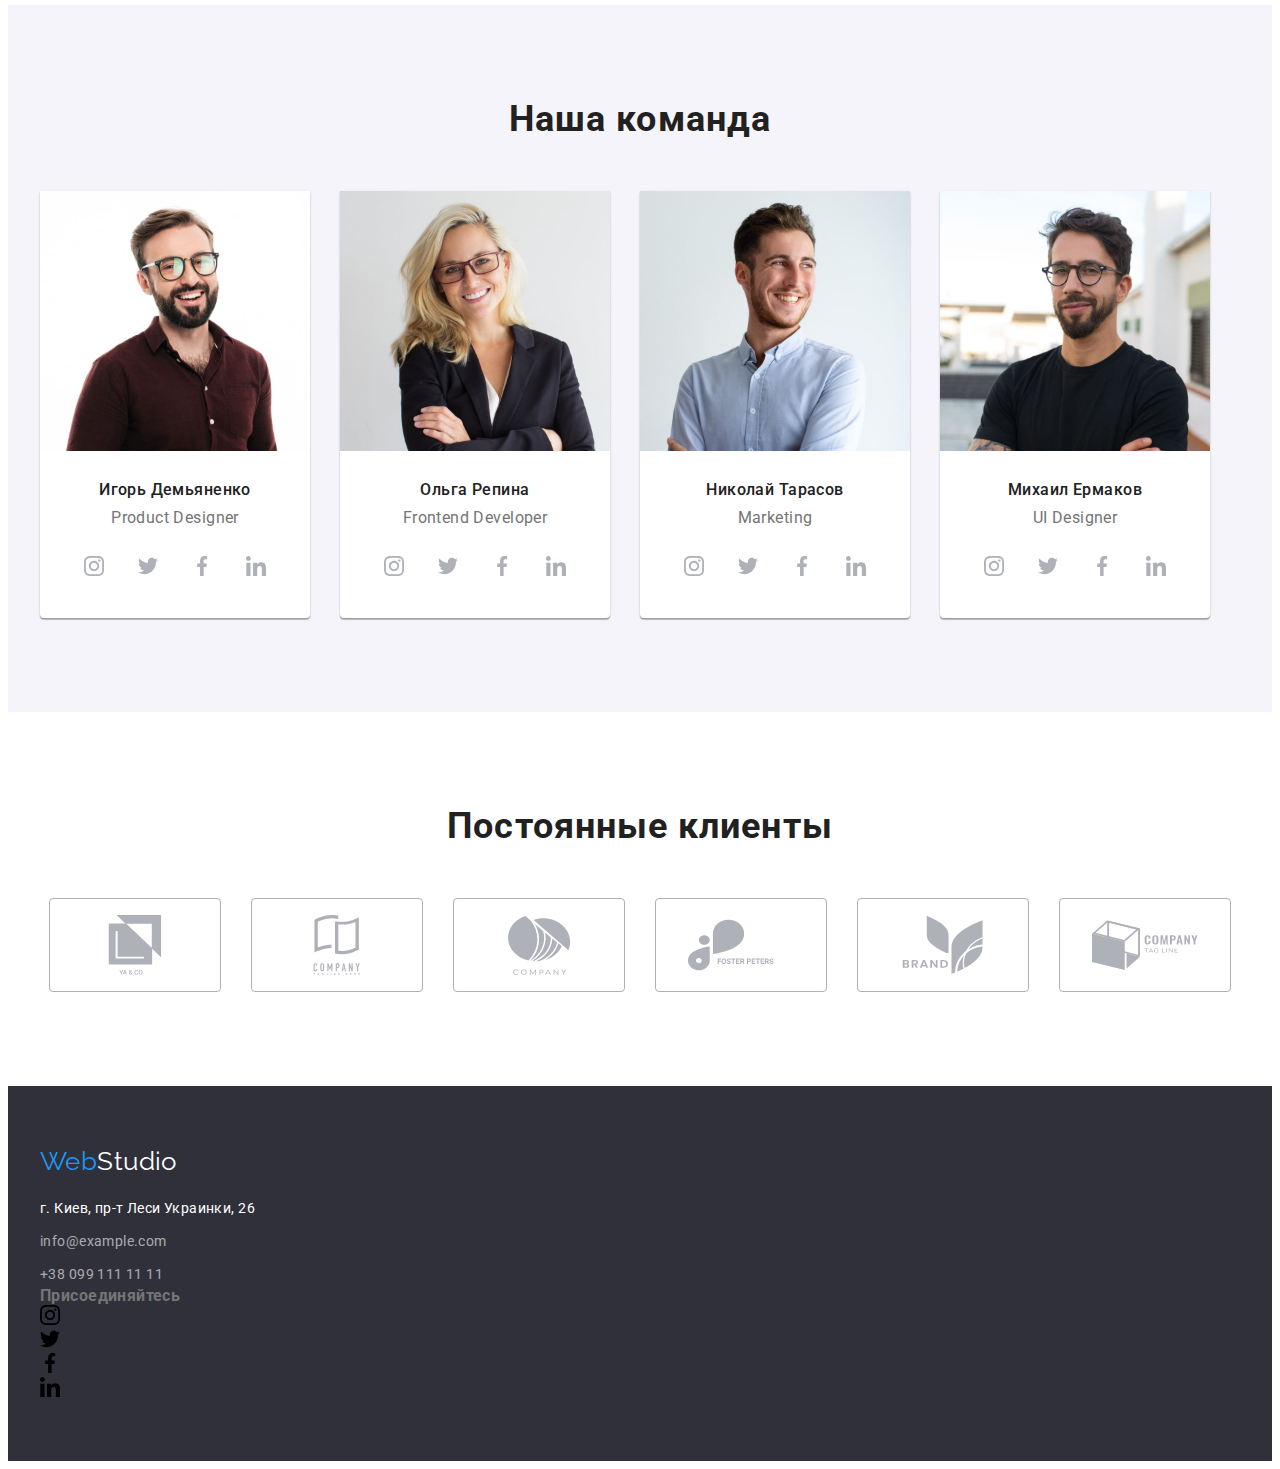
==== commit 1b136360: "добавляет разметку страницы" ====
--- a/index.html
+++ b/index.html
@@ -63,6 +63,7 @@
         </ul>
       </div>
     </header>
+
     <!-- main -->
     <main>
       <section class="section hero">
@@ -352,14 +353,14 @@
       </section>
     </main>
 
-    <!-- футер -->
+    <!-- footer -->
 
     <footer class="section section-footer">
-      <div class="conteiner">
+      <div class="conteiner footer-conteiner">
+        <div class="footer-left-side">
         <a href="./index.html" class="link logo footer-logo"
           ><span class="logo-accent">Web</span>Studio</a>
-        <address class="address">
-          <div class="contacts">
+           <address class="address">
             <ul class="footer-list list">
               <li class="footer-item">
                 <a
@@ -377,8 +378,41 @@
                 <a href="tel:+380991111111" class="link footer-contact-link">+38 099 111 11 11</a>
               </li>
             </ul>
-          </div>
         </address>
+      </div>
+        <div class="social-media">
+          <h3 class="social-title">Присоединяйтесь</h3>
+          <ul class="social-media-list list">
+                  <li class="social-media-item">
+                    <a class="link social-media-link" target="_blank" rel="noopener noreferrer" aria-label="логотип инстаграм" href="#">
+                      <svg class="social-media-icon" width="20" height="20">
+                        <use href="./images/icon.svg#icon-instagram"></use>
+                      </svg>
+                    </a>
+                  </li>
+                  <li class="social-media-item">
+                    <a class="link social-media-link" target="_blank" rel="noopener noreferrer" aria-label="логотип твиттера" href="#">
+                      <svg class="social-media-icon" width="20" height="20">
+                        <use href="./images/icon.svg#icon-twitter"></use>
+                      </svg>
+                    </a>
+                  </li>
+                  <li class="social-media-item">
+                    <a class="link social-media-link" target="_blank" rel="noopener noreferrer" aria-label="логотип фейсбука" href="#">
+                      <svg class="social-media-icon" width="20" height="20">
+                        <use href="./images/icon.svg#icon-facebook"></use>
+                      </svg>
+                    </a>
+                  </li>
+                  <li class="social-media-item">
+                    <a class="link social-media-link" target="_blank" rel="noopener noreferrer" aria-label="логотип линкдина" href="#">
+                      <svg class="social-media-icon" width="20" height="20">
+                        <use href="./images/icon.svg#icon-linkedin"></use>
+                      </svg>
+                    </a>
+                  </li>
+                </ul>
+        </div>
       </div>
     </footer>
   </body>
--- a/css/styles.css
+++ b/css/styles.css
@@ -88,6 +88,12 @@
   font-style: normal;
 }
 
+/* SVG */
+
+
+
+
+
 /* header */
 .header {
   border: 1px solid #ececec;
@@ -160,7 +166,8 @@
 }
 
 .contact-link {
-  display: block;
+  display: flex;
+  align-items: center;
   padding-top: 32px;
   padding-bottom: 32px;
   font-weight: 500;
@@ -174,6 +181,16 @@
   color: var(--accent-color);
 }
 
+.svg-mail,
+.svg-tel{
+  fill: #757575;;
+  margin-right: 10px;
+}
+
+.contact-link:hover .svg-tel,
+.contact-link:hover .svg-mail{
+  fill: var(--accent-color);
+}
 /* hero */
 
 .hero {
@@ -187,6 +204,7 @@
   url(../images/hero/hero.jpg);
   background-repeat: no-repeat;
   background-position: center;
+  background-size: cover;
   max-width: 1600px;
   background-color: var(--footer-color);
 }
@@ -232,6 +250,19 @@
   background-color: #188ce8;
 }
 /* work*/
+.graphic-img{
+  display: flex;
+  margin-bottom: 30px;
+  justify-content: center;
+  align-items: center;
+
+  width: 270px;
+  height: 120px;
+
+  background: #F5F4FA;
+  border-radius: 4px;
+}
+
 .work-list {
   display: flex;
 }
@@ -301,7 +332,73 @@
   font-size: 16px;
   line-height: 1.18;
 }
-
+.social{
+  margin-top: 16px;
+  display: flex;
+  align-items: center;
+  justify-content: center;
+}
+.social-link{
+  display: flex;
+  justify-content: center;
+  align-items: center;
+  width: 44px;
+  height: 44px;
+  background-color: #ffffff;
+  border-radius: 50%;
+}
+.social-item:not(:last-child){
+  margin-right: 10px;
+}
+.social-icon{
+  fill: #AFB1B8;
+}
+
+.social-link:hover,
+.social-link:focus {
+  background-color: #2196F3;;
+}
+
+.social-link:hover .social-icon{
+  fill: #FFFFFF;;
+}
+/* clients */
+.clients-list{
+  display: flex;
+  align-items: center;
+  justify-content: center;
+}
+.clients-link{
+  display: flex;
+  align-items: center;
+  justify-content: center;
+  /* padding: 16px 32px; */
+
+  width: 170px;
+  height: 92px;
+
+  border: 1px solid #AFB1B8;
+  border-radius: 4px;
+}
+
+.clients-item:not(:last-child){
+  margin-right: 30px;
+}
+
+.clients-icon{
+  fill: #AFB1B8;
+}
+.clients-link:hover,
+.clients-link:focus{
+  background-color: #ffffff;
+  border-color: #2196F3;
+  cursor: pointer;
+}
+
+.clients-link:hover .clients-icon,
+.clients-link:focus .clients-icon{
+  fill: #2196F3;
+}
 /* footer */
 
 .section-footer {
@@ -425,4 +522,7 @@
 }
 .project-link{
   display: block;
-}+}
+/* test */
+
+
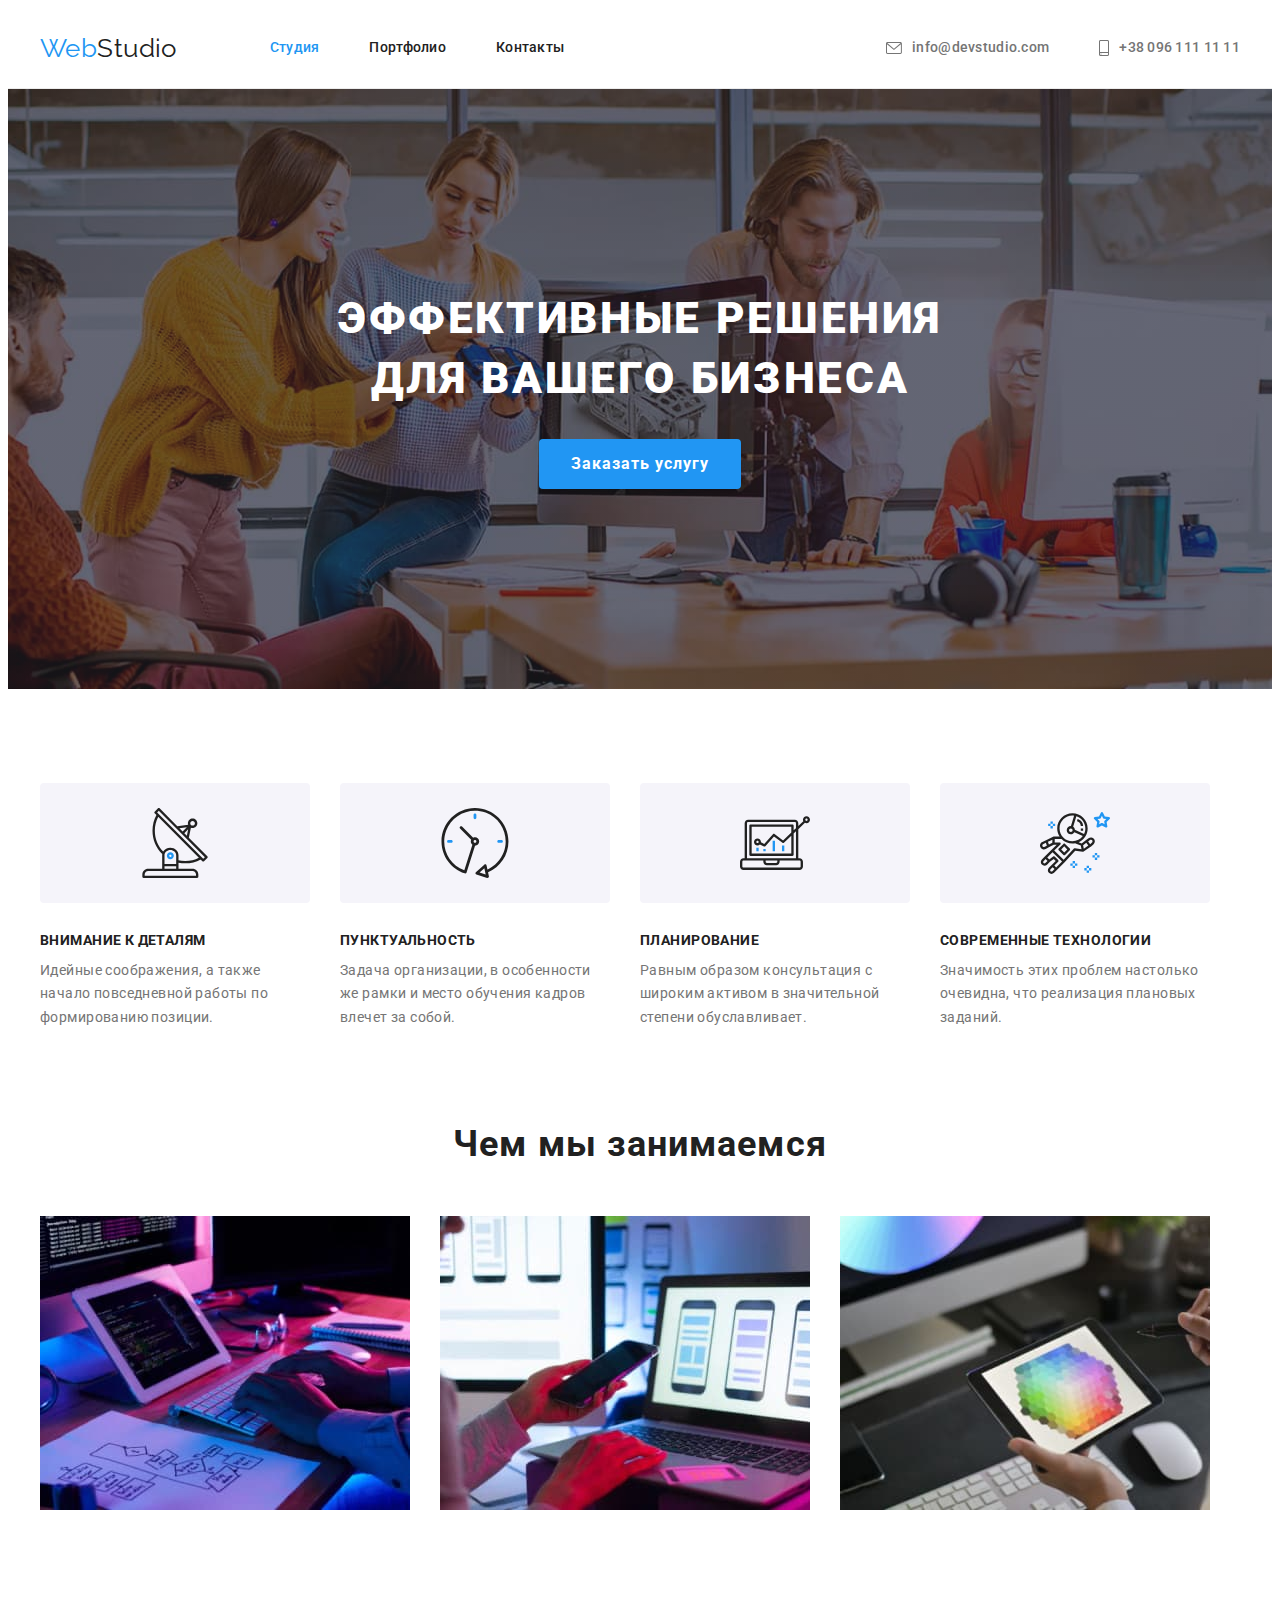
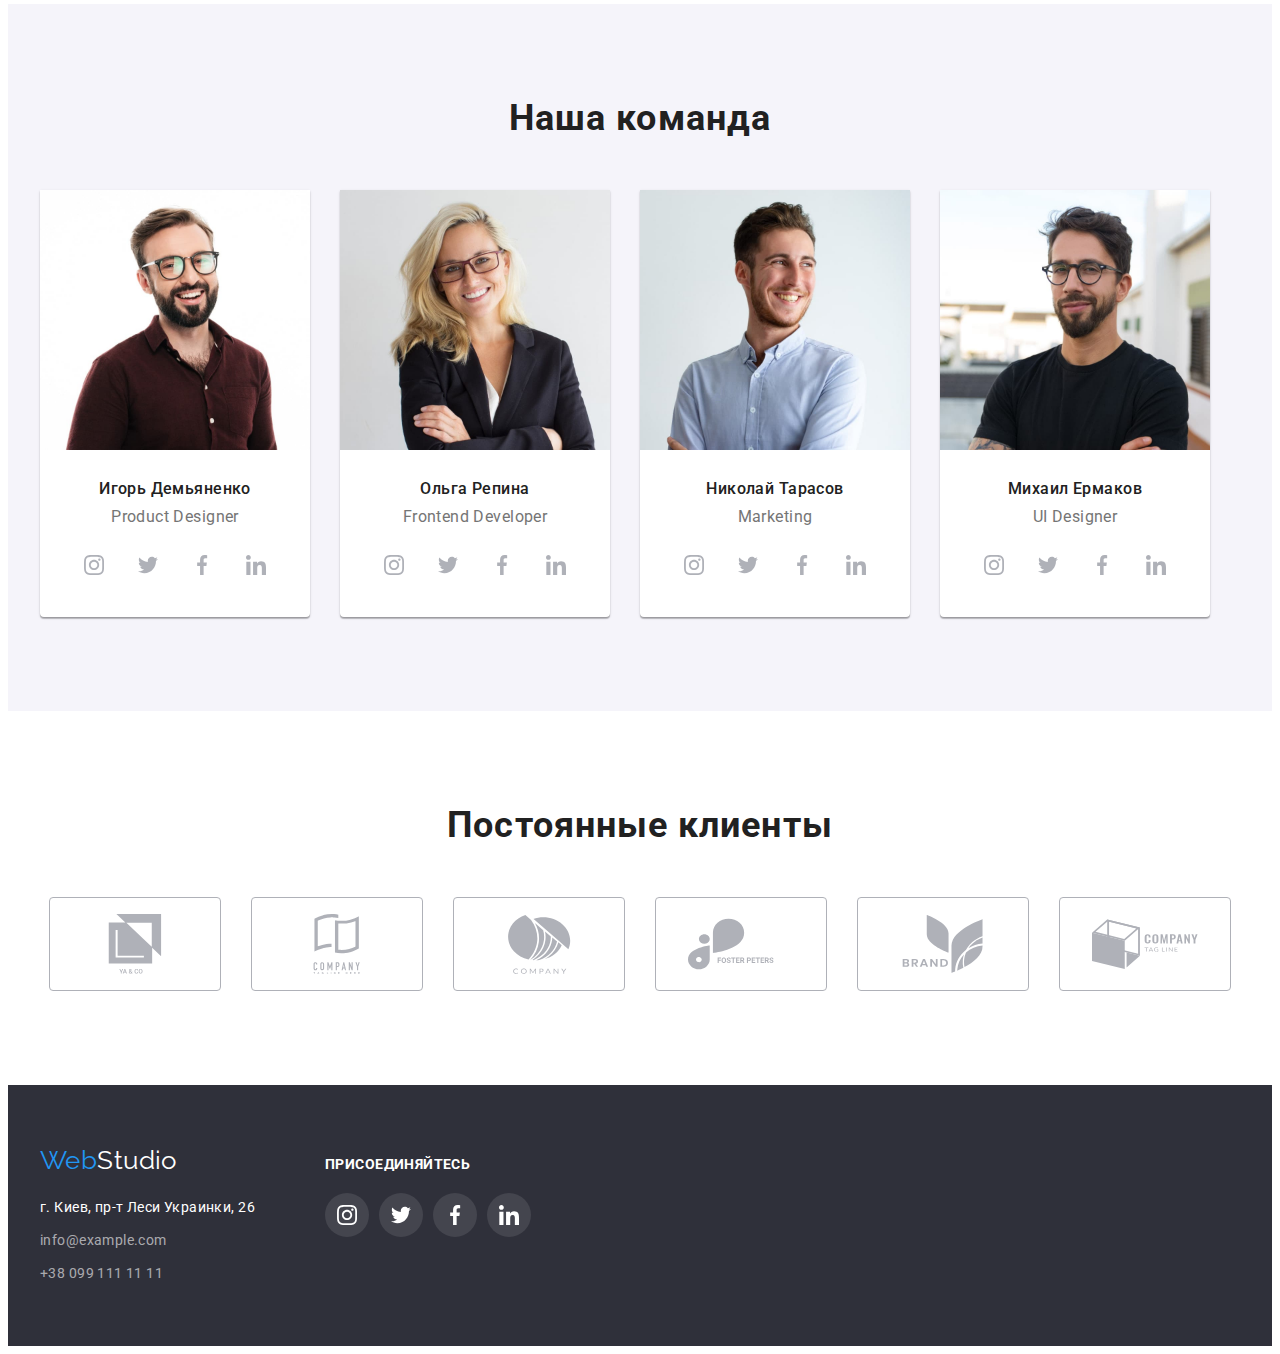
==== commit 113fdd35: "добавляет разметку страницы" ====
--- a/index.html
+++ b/index.html
@@ -381,7 +381,7 @@
         </address>
       </div>
         <div class="social-media">
-          <h3 class="social-title">Присоединяйтесь</h3>
+          <h2 class="social-title">Присоединяйтесь</h2>
           <ul class="social-media-list list">
                   <li class="social-media-item">
                     <a class="link social-media-link" target="_blank" rel="noopener noreferrer" aria-label="логотип инстаграм" href="#">
--- a/css/styles.css
+++ b/css/styles.css
@@ -96,7 +96,7 @@
 
 /* header */
 .header {
-  border: 1px solid #ececec;
+  border-bottom: 1px solid #ececec;
 }
 
 .header-conteiner {
@@ -170,6 +170,7 @@
   align-items: center;
   padding-top: 32px;
   padding-bottom: 32px;
+
   font-weight: 500;
   font-size: 14px;
   letter-spacing: 0.02em;
@@ -188,9 +189,16 @@
 }
 
 .contact-link:hover .svg-tel,
-.contact-link:hover .svg-mail{
+.contact-link:focus .svg-tel,
+.contact-link:hover .svg-mail,
+.contact-link:focus .svg-mail{
   fill: var(--accent-color);
 }
+/* .contact-link:hover .svg-mail,
+.contact-link:focus .svg-mail{
+  fill: var(--accent-color);
+} */
+
 /* hero */
 
 .hero {
@@ -236,6 +244,7 @@
   text-align: center;
   line-height: 1.88;
   letter-spacing: 0.06em;
+
   cursor: pointer;
   border: none;
 
@@ -292,8 +301,6 @@
   margin-right: 30px;
 }
 
-
-
 /* team*/
 
 .team {
@@ -315,13 +322,16 @@
   margin-right: 0;
 }
 .team-decsription {
-  text-align: center;
   padding-top: 30px;
   padding-bottom: 30px;
+
+  text-align: center;
+  
 }
 
 .team-name {
   margin-bottom: 10px;
+
   font-weight: 500;
   font-size: 16px;
   line-height: 1.18;
@@ -344,7 +354,8 @@
   align-items: center;
   width: 44px;
   height: 44px;
-  background-color: #ffffff;
+
+  background-color: var(--white-color);
   border-radius: 50%;
 }
 .social-item:not(:last-child){
@@ -359,8 +370,9 @@
   background-color: #2196F3;;
 }
 
-.social-link:hover .social-icon{
-  fill: #FFFFFF;;
+.social-link:hover .social-icon,
+.social-link:focus .social-icon{
+  fill: var(--white-color);
 }
 /* clients */
 .clients-list{
@@ -372,7 +384,6 @@
   display: flex;
   align-items: center;
   justify-content: center;
-  /* padding: 16px 32px; */
 
   width: 170px;
   height: 92px;
@@ -384,20 +395,19 @@
 .clients-item:not(:last-child){
   margin-right: 30px;
 }
-
+/* clients-svg */
 .clients-icon{
   fill: #AFB1B8;
 }
 .clients-link:hover,
 .clients-link:focus{
-  background-color: #ffffff;
-  border-color: #2196F3;
-  cursor: pointer;
+  background-color: var(--white-color);
+  border-color: var(--accent-color);
 }
 
 .clients-link:hover .clients-icon,
 .clients-link:focus .clients-icon{
-  fill: #2196F3;
+  fill: var(--accent-color);
 }
 /* footer */
 
@@ -406,6 +416,13 @@
   padding-top: 60px;
   background-color: var(--footer-color);
 }
+.footer-conteiner{
+  display: flex;
+  align-items: baseline;
+}
+.footer-left-side {
+  margin-right: 70px;
+}
 
 .footer-item {
   margin-bottom: 9px;
@@ -436,6 +453,41 @@
   margin-bottom: 20px;
   color: var(--white-color);
 }
+/* footer right-side svg*/
+.social-media-list{
+  display: flex;
+}
+.social-title{
+margin-bottom: 20px;
+font-size: 14px;
+text-transform: uppercase;
+color: #FFFFFF;
+}
+
+.social-media-item:not(:last-child){
+  margin-right: 10px;
+}
+
+.social-media-link{
+  display: flex;
+  justify-content: center;
+  align-items: center;
+  width: 44px;
+  height: 44px;
+
+  background-color: rgba(255, 255, 255, 0.1);
+  border-radius: 50%;
+}
+
+.social-media-link:hover,
+.social-media-link:focus{
+  background-color: var(--accent-color);
+}
+
+.social-media-icon{
+  fill: var(--white-color);
+}
+ 
 
 /* ---Portfolio--- */
 
@@ -449,6 +501,11 @@
   margin-right: 30px;
   margin-bottom: 30px;
 }
+.project-item:hover,
+.project-item:focus{
+  box-shadow: 0px 1px 1px rgba(0, 0, 0, 0.12), 0px 4px 4px rgba(0, 0, 0, 0.06), 1px 4px 6px rgba(0, 0, 0, 0.16);
+}
+
 .project-item:nth-child(3n) {
   margin-right: 0px;
 }
@@ -464,6 +521,7 @@
 }
 .project-title {
   margin-bottom: 4px;
+
   font-size: 18px;
   letter-spacing: 0.06em;
   line-height: 2;
@@ -501,9 +559,11 @@
   font-weight: 500;
   font-size: 16px;
   line-height: 1.62;
+
   cursor: pointer;
   border: none;
   border-radius: 4px;
+
   color: var(--title-text-color);
   background-color: var(--team-color);
 }
@@ -519,10 +579,9 @@
 .project-btn:focus {
   color: var(--white-color);
   background-color: var(--accent-color);
+  box-shadow: 0px 3px 1px rgba(0, 0, 0, 0.1), 0px 1px 2px rgba(0, 0, 0, 0.08),
+    0px 2px 2px rgba(0, 0, 0, 0.12);
 }
 .project-link{
   display: block;
 }
-/* test */
-
-
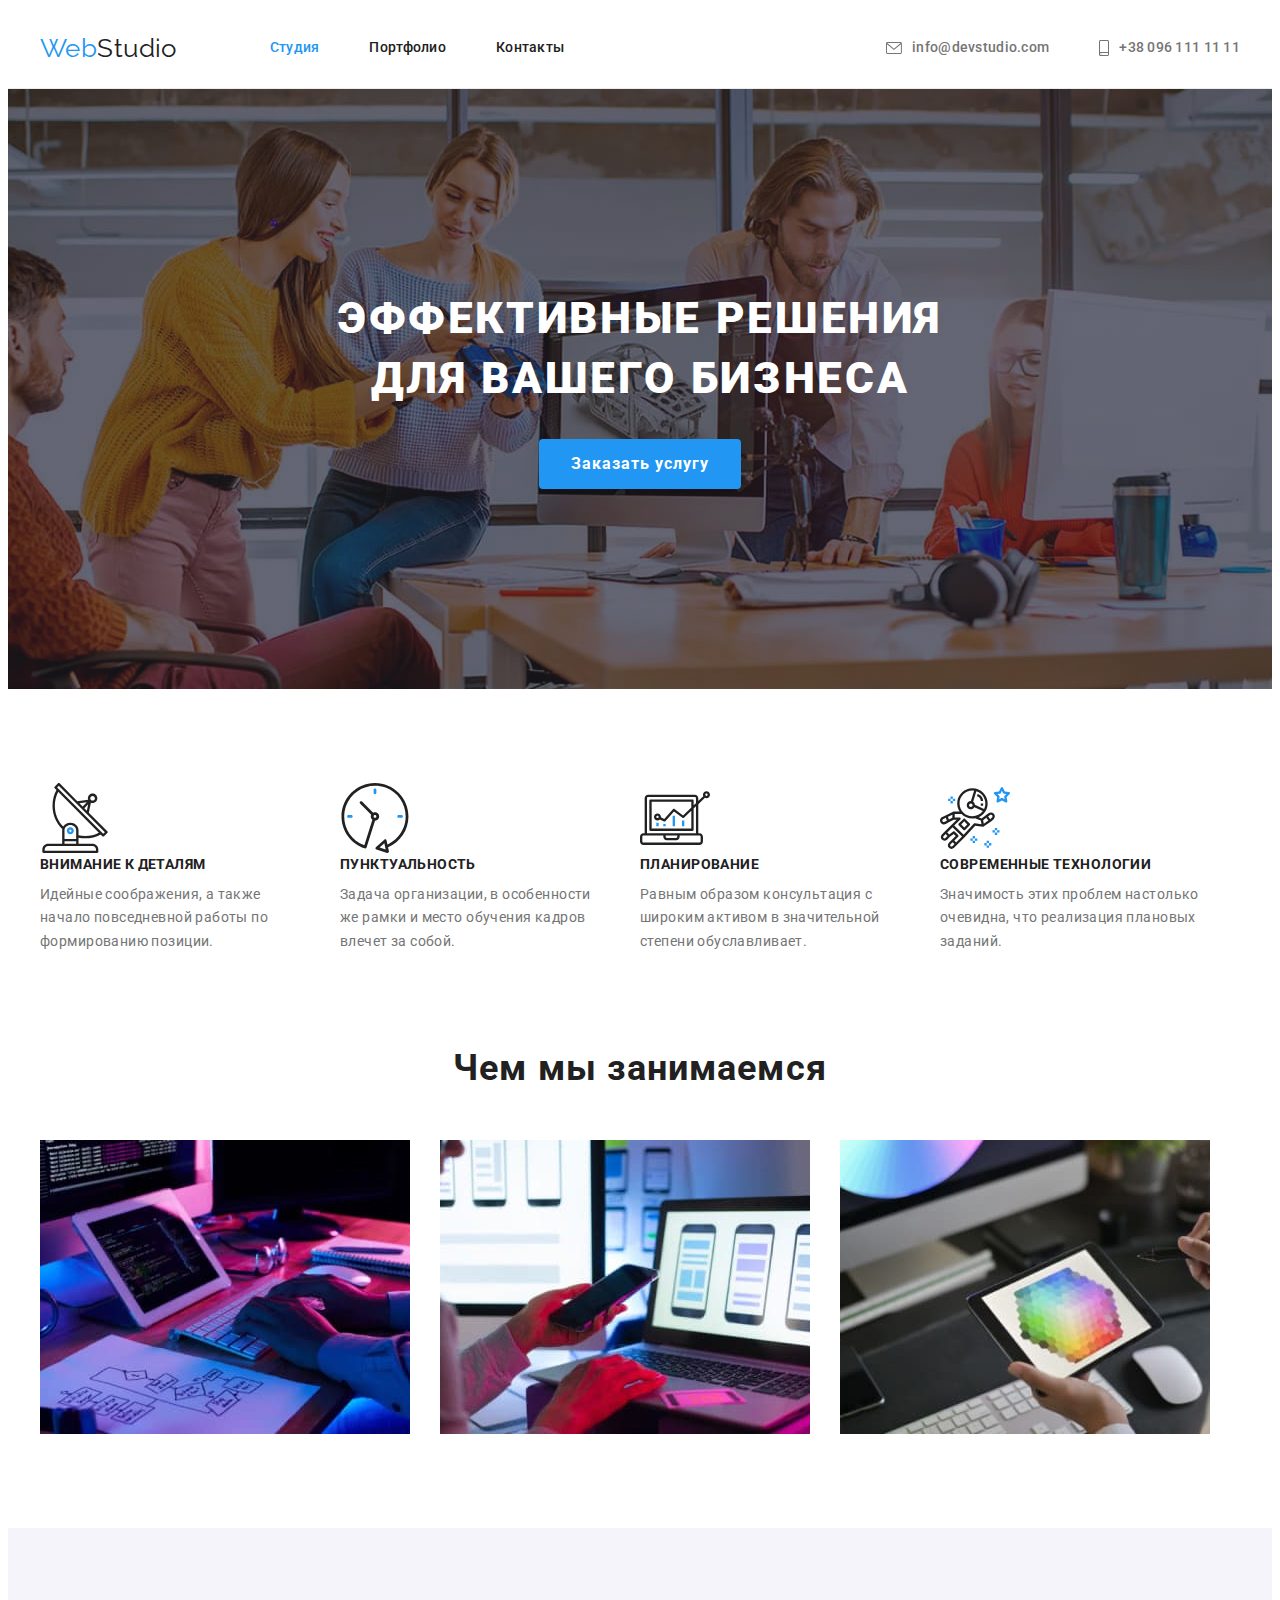
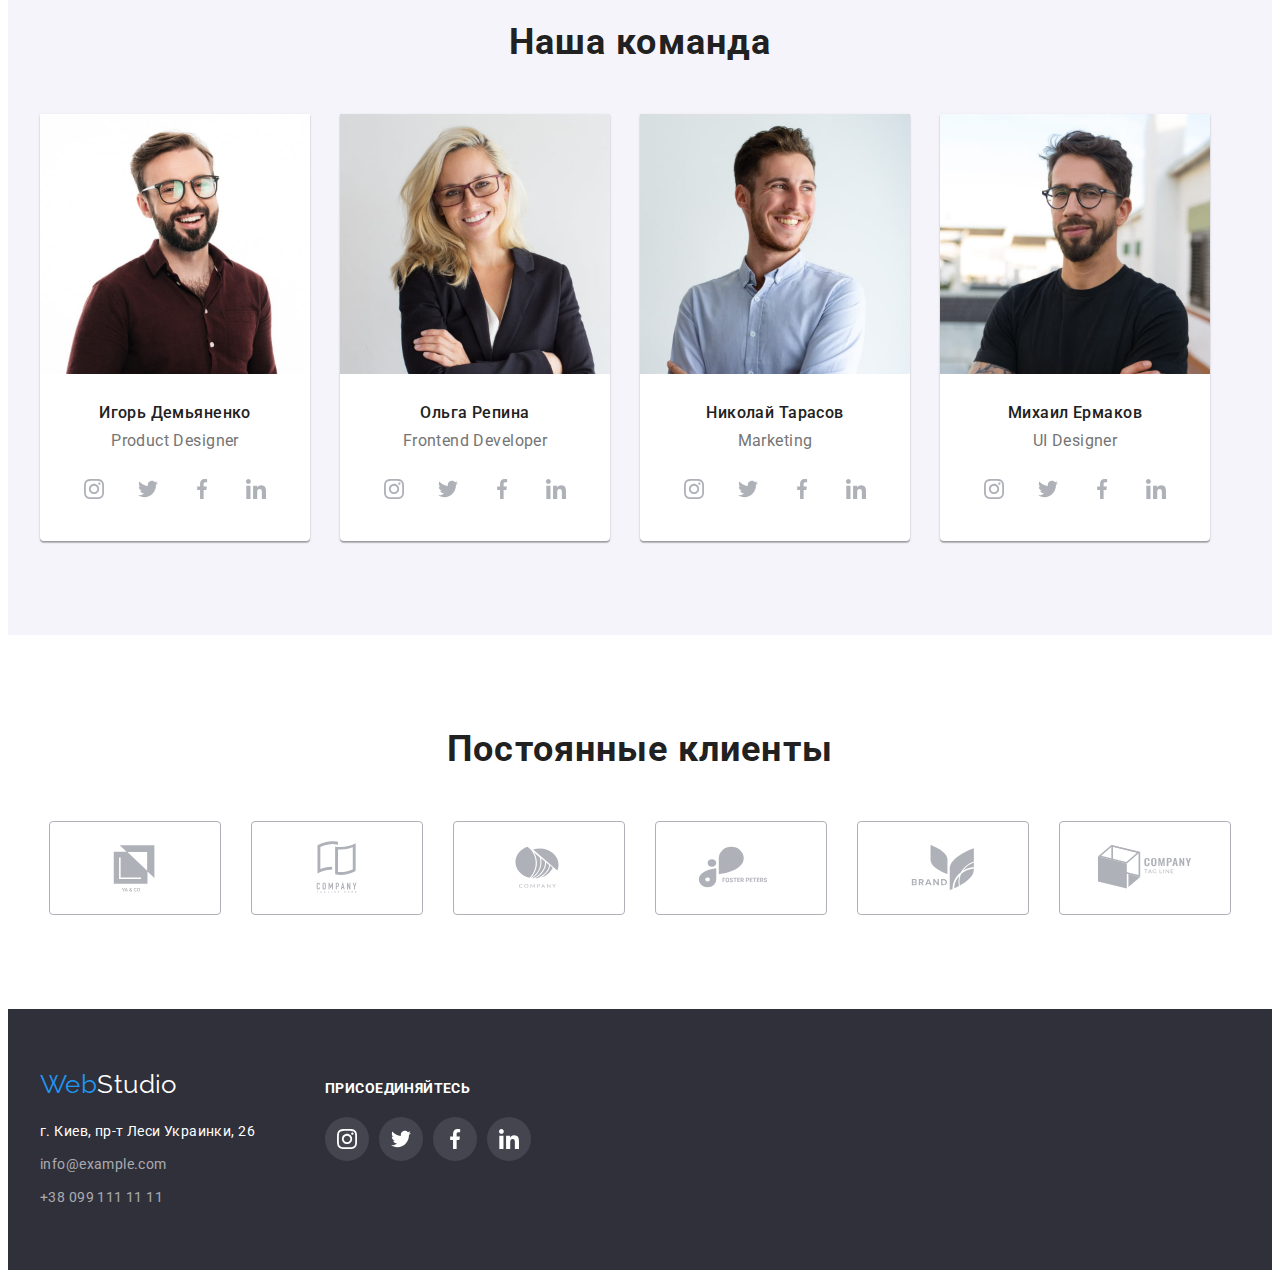
==== commit 90791661: "добавляет разметку страницы" ====
--- a/index.html
+++ b/index.html
@@ -78,8 +78,8 @@
           <h2 class="section-title visually-hidden">Преимущества</h2>
           <ul class="work-list list">
             <li class="work-item">
-              <div class="graphic-img">
-                <svg class="svg-work" width="70" height="70">
+              <div class="graphic-svg">
+                <svg width="70" height="70">
                   <use href="./images/icon.svg#icon-antenna"></use>
                 </svg>
               </div>
@@ -90,7 +90,7 @@
             </li>
 
             <li class="work-item">
-              <div class="graphic-img">
+              <div class="graphic-svg">
                 <svg width="70" height="70">
                   <use href="./images/icon.svg#icon-clock"></use>
                 </svg>
@@ -102,7 +102,7 @@
             </li>
 
             <li class="work-item">
-              <div class="graphic-img">
+              <div class="graphic-svg">
                 <svg width="70" height="70">
                   <use href="./images/icon.svg#icon-diagram"></use>
                 </svg>
@@ -114,7 +114,7 @@
             </li>
 
             <li class="work-item">
-              <div class="graphic-img">
+              <div class="graphic-svg">
                 <svg width="70" height="70">
                   <use href="./images/icon.svg#icon-astronaut"></use>
                 </svg>
@@ -308,43 +308,42 @@
           <li class="clients-item">
             <a class="link clients-link" href="">
               <svg class="clients-icon" width="106" height="60">
-                <use href="./images/icon.svg#icon-client1"></use>
-              </svg>
-
+                <use href="./images/icon.svg#icon-logo-clients1"></use>
+              </svg>
             </a>
           </li>
           <li class="clients-item">
             <a class="link clients-link" target="_blank" rel="noopener noreferrer" aria-label="логотип компании" href="#">
               <svg class="clients-icon" width="106" height="60">
-                <use href="./images/icon.svg#icon-client2"></use>
+                <use href="./images/icon.svg#icon-logo-clients2"></use>
               </svg>
             </a>
           </li>
           <li class="clients-item">
             <a class="link clients-link" target="_blank" rel="noopener noreferrer" aria-label="логотип компании" href="#">
               <svg class="clients-icon" width="106" height="60">
-                <use href="./images/icon.svg#icon-client3"></use>
+                <use href="./images/icon.svg#icon-logo-clients3"></use>
               </svg>
             </a>
           </li>
           <li class="clients-item">
             <a class="link clients-link" target="_blank" rel="noopener noreferrer" aria-label="логотип компании" href="#">
               <svg class="clients-icon" width="106" height="60">
-                <use href="./images/icon.svg#icon-client4"></use>
+                <use href="./images/icon.svg#icon-logo-clients4"></use>
               </svg>
             </a>
           </li>
           <li class="clients-item">
             <a class="link clients-link" target="_blank" rel="noopener noreferrer" aria-label="логотип компании" href="#">
               <svg class="clients-icon" width="106" height="60">
-                <use href="./images/icon.svg#icon-client5"></use>
+                <use href="./images/icon.svg#icon-logo-clients5"></use>
               </svg>
             </a>
           </li>
           <li class="clients-item">
             <a class="link clients-link" target="_blank" rel="noopener noreferrer" aria-label="логотип компании" href="#">
               <svg class="clients-icon" width="106" height="60">
-                <use href="./images/icon.svg#icon-client6"></use>
+                <use href="./images/icon.svg#icon-logo-clietns6"></use>
               </svg>
             </a>
           </li>
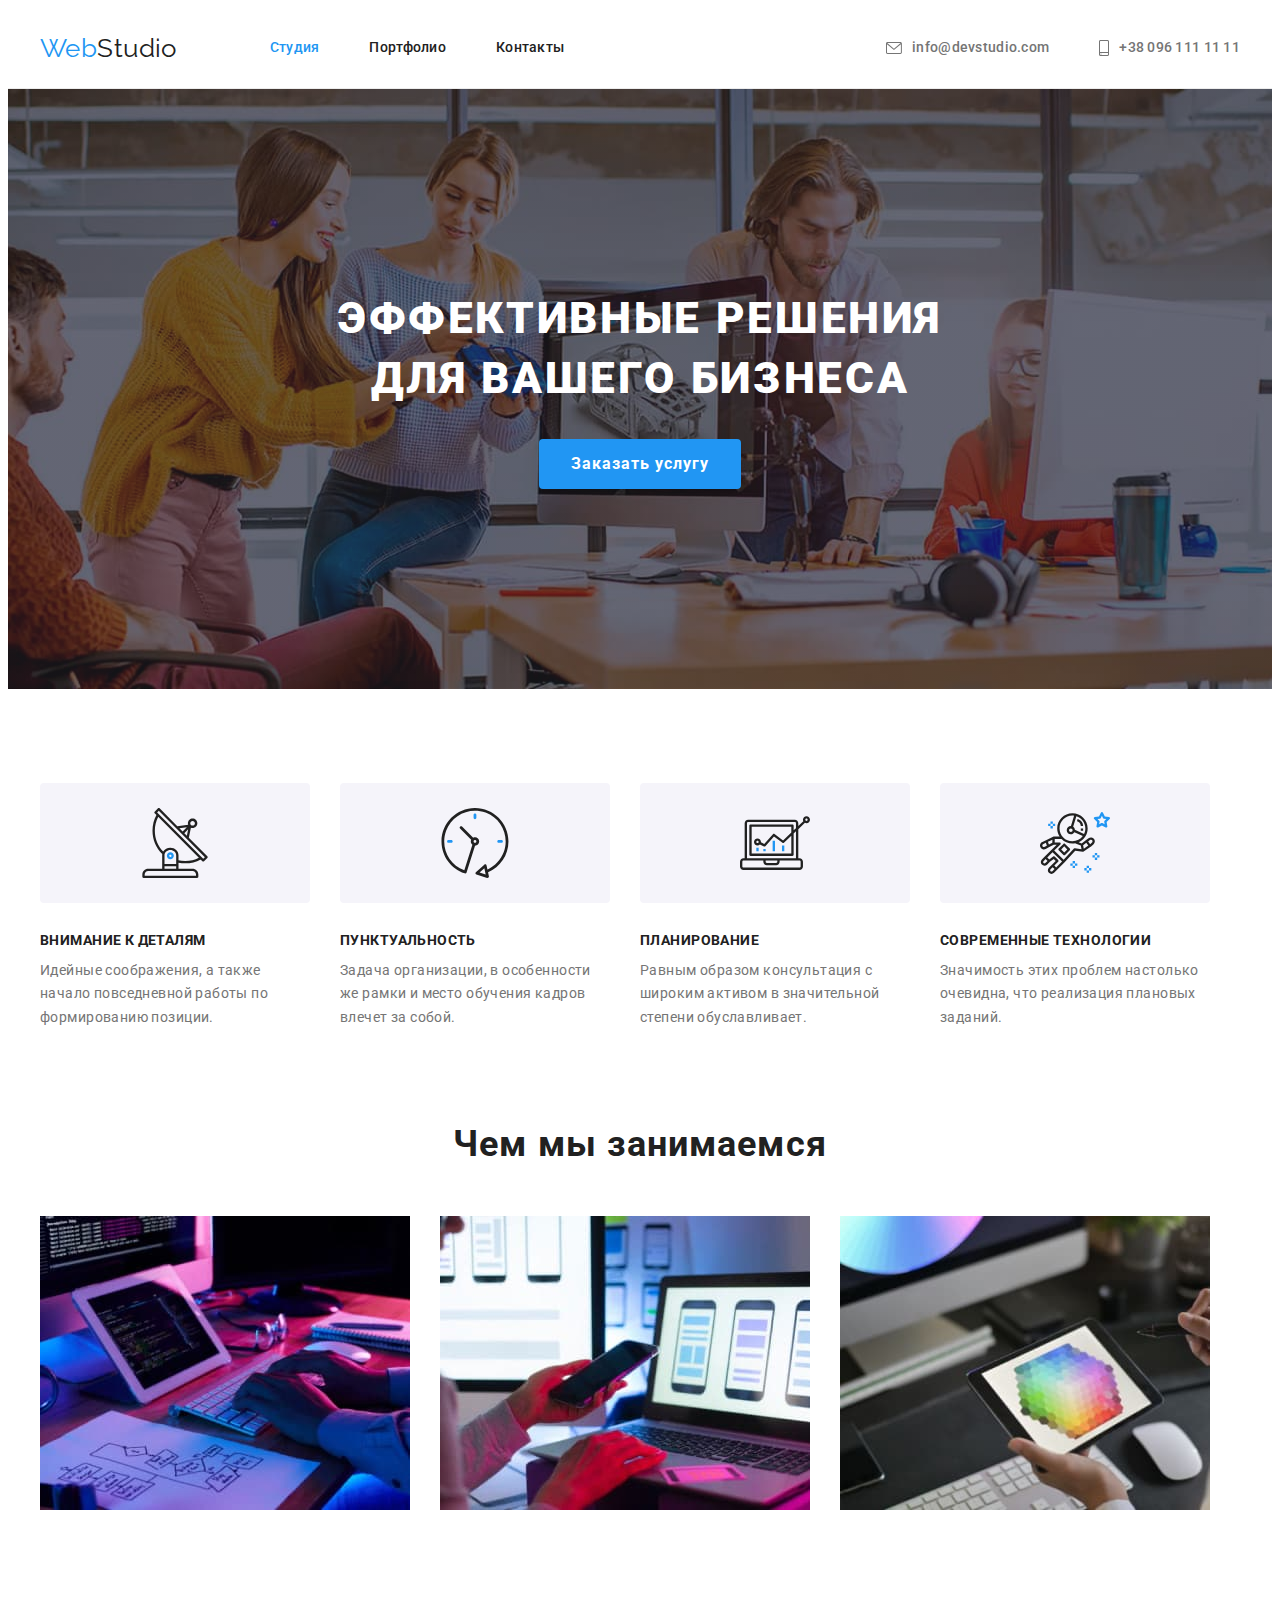
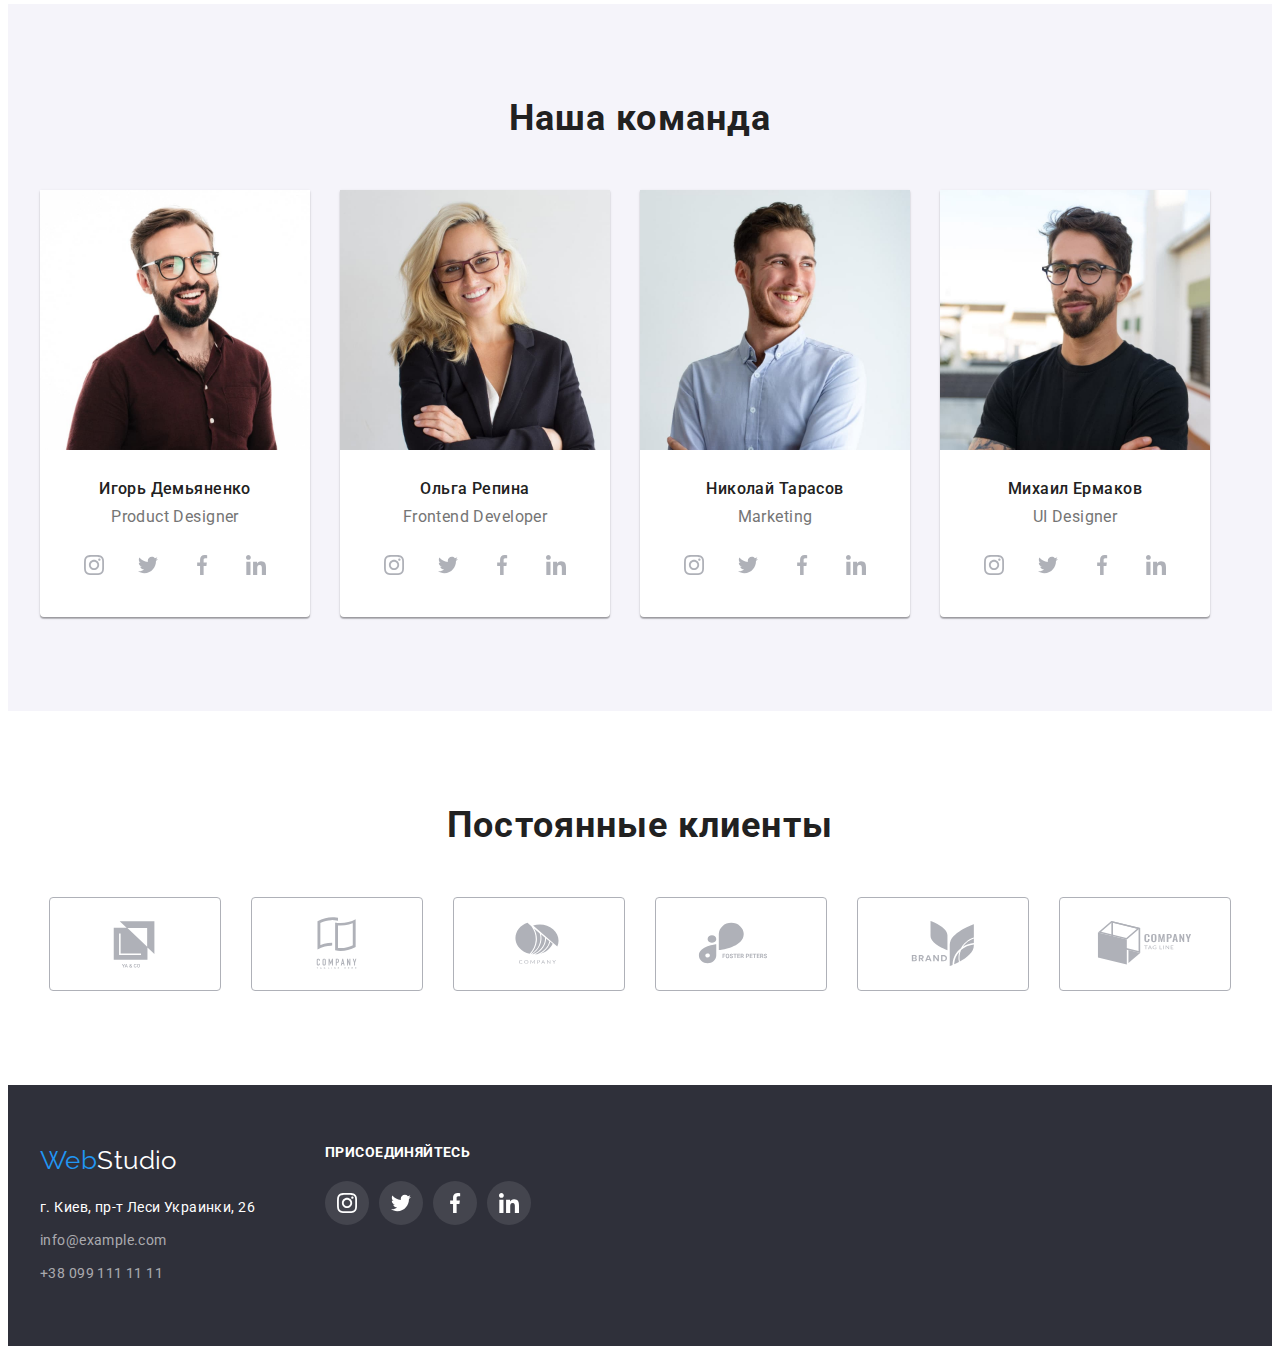
==== commit ee578ad2: "добавляет разметку страницы" ====
--- a/index.html
+++ b/index.html
@@ -21,7 +21,6 @@
     <!-- css -->
     <link rel="stylesheet" href="./css/styles.css" />
   </head>
-  
 
   <body>
     <!-- шапка сайта -->
@@ -29,7 +28,8 @@
     <header class="header">
       <div class="conteiner header-conteiner">
         <a href="./index.html" class="link logo header-logo"
-          ><span class="logo-accent">Web</span>Studio</a>
+          ><span class="logo-accent">Web</span>Studio</a
+        >
         <nav class="header-nav">
           <ul class="nav-list list">
             <li class="nav-item">
@@ -50,7 +50,8 @@
               <svg width="16" height="12" class="svg-mail">
                 <use href="./images/icon.svg#icon-mail"></use>
               </svg>
-              info@devstudio.com</a>
+              info@devstudio.com</a
+            >
           </li>
 
           <li class="contact-item">
@@ -58,7 +59,8 @@
               <svg width="10" height="16" class="svg-tel">
                 <use href="./images/icon.svg#icon-tel"></use>
               </svg>
-              +38 096 111 11 11</a>
+              +38 096 111 11 11</a
+            >
           </li>
         </ul>
       </div>
@@ -139,7 +141,12 @@
               <img src="./images/about/logo2.jpg" width="370" height="294" alt="Дизайн сайта" />
             </li>
             <li class="about-item">
-              <img src="./images//about/logo3.jpg" width="370" height="294" alt="Палитра на планшете" />
+              <img
+                src="./images//about/logo3.jpg"
+                width="370"
+                height="294"
+                alt="Палитра на планшете"
+              />
             </li>
           </ul>
         </div>
@@ -150,7 +157,13 @@
           <h2 class="section-title">Наша команда</h2>
           <ul class="team-list list">
             <li class="team-item">
-              <img src="./images//team/img-4.jpg" wi dth="270" height="260" alt="Первый член команды" />
+              <img
+                src="./images//team/img-4.jpg"
+                wi
+                dth="270"
+                height="260"
+                alt="Первый член команды"
+              />
               <div class="team-decsription">
                 <h3 class="team-name">Игорь Демьяненко</h3>
                 <p class="team-position">Product Designer</p>
@@ -188,7 +201,12 @@
             </li>
 
             <li class="team-item">
-              <img src="./images//team/img-5.jpg" width="270" height="260" alt="Второй член команды" />
+              <img
+                src="./images//team/img-5.jpg"
+                width="270"
+                height="260"
+                alt="Второй член команды"
+              />
               <div class="team-decsription">
                 <h3 class="team-name">Ольга Репина</h3>
                 <p class="team-position">Frontend Developer</p>
@@ -225,7 +243,12 @@
               </div>
             </li>
             <li class="team-item">
-              <img src="./images//team/img-6.jpg" width="270" height="260" alt="Третий член команды" />
+              <img
+                src="./images//team/img-6.jpg"
+                width="270"
+                height="260"
+                alt="Третий член команды"
+              />
               <div class="team-decsription">
                 <h3 class="team-name">Николай Тарасов</h3>
                 <p class="team-position">Marketing</p>
@@ -262,34 +285,63 @@
               </div>
             </li>
             <li class="team-item">
-              <img src="./images//team/img-7.jpg" width="270" height="260" alt="Четвертый член команды" />
+              <img
+                src="./images//team/img-7.jpg"
+                width="270"
+                height="260"
+                alt="Четвертый член команды"
+              />
               <div class="team-decsription">
                 <h3 class="team-name">Михаил Ермаков</h3>
                 <p class="team-position">UI Designer</p>
                 <ul class="social list">
                   <li class="social-item">
-                    <a class="link social-link" target="_blank" rel="noopener noreferrer" aria-label="логотип инстаграм" href="#">
+                    <a
+                      class="link social-link"
+                      target="_blank"
+                      rel="noopener noreferrer"
+                      aria-label="логотип инстаграм"
+                      href="#"
+                    >
                       <svg class="social-icon" width="20" height="20">
                         <use href="./images/icon.svg#icon-instagram"></use>
                       </svg>
                     </a>
                   </li>
                   <li class="social-item">
-                    <a class="link social-link" target="_blank" rel="noopener noreferrer" aria-label="логотип твиттера" href="#">
+                    <a
+                      class="link social-link"
+                      target="_blank"
+                      rel="noopener noreferrer"
+                      aria-label="логотип твиттера"
+                      href="#"
+                    >
                       <svg class="social-icon" width="20" height="20">
                         <use href="./images/icon.svg#icon-twitter"></use>
                       </svg>
                     </a>
                   </li>
                   <li class="social-item">
-                    <a class="link social-link" target="_blank" rel="noopener noreferrer" aria-label="логотип фейсбука" href="#">
+                    <a
+                      class="link social-link"
+                      target="_blank"
+                      rel="noopener noreferrer"
+                      aria-label="логотип фейсбука"
+                      href="#"
+                    >
                       <svg class="social-icon" width="20" height="20">
                         <use href="./images/icon.svg#icon-facebook"></use>
                       </svg>
                     </a>
                   </li>
                   <li class="social-item">
-                    <a class="link social-link" target="_blank" rel="noopener noreferrer" aria-label="логотип линкдина" href="#">
+                    <a
+                      class="link social-link"
+                      target="_blank"
+                      rel="noopener noreferrer"
+                      aria-label="логотип линкдина"
+                      href="#"
+                    >
                       <svg class="social-icon" width="20" height="20">
                         <use href="./images/icon.svg#icon-linkedin"></use>
                       </svg>
@@ -303,52 +355,82 @@
       </section>
       <section class="section section-clients">
         <div class="conteiner">
-        <h2 class="section-title">Постоянные клиенты</h2>
-        <ul class="list clients-list">
-          <li class="clients-item">
-            <a class="link clients-link" href="">
-              <svg class="clients-icon" width="106" height="60">
-                <use href="./images/icon.svg#icon-logo-clients1"></use>
-              </svg>
-            </a>
-          </li>
-          <li class="clients-item">
-            <a class="link clients-link" target="_blank" rel="noopener noreferrer" aria-label="логотип компании" href="#">
-              <svg class="clients-icon" width="106" height="60">
-                <use href="./images/icon.svg#icon-logo-clients2"></use>
-              </svg>
-            </a>
-          </li>
-          <li class="clients-item">
-            <a class="link clients-link" target="_blank" rel="noopener noreferrer" aria-label="логотип компании" href="#">
-              <svg class="clients-icon" width="106" height="60">
-                <use href="./images/icon.svg#icon-logo-clients3"></use>
-              </svg>
-            </a>
-          </li>
-          <li class="clients-item">
-            <a class="link clients-link" target="_blank" rel="noopener noreferrer" aria-label="логотип компании" href="#">
-              <svg class="clients-icon" width="106" height="60">
-                <use href="./images/icon.svg#icon-logo-clients4"></use>
-              </svg>
-            </a>
-          </li>
-          <li class="clients-item">
-            <a class="link clients-link" target="_blank" rel="noopener noreferrer" aria-label="логотип компании" href="#">
-              <svg class="clients-icon" width="106" height="60">
-                <use href="./images/icon.svg#icon-logo-clients5"></use>
-              </svg>
-            </a>
-          </li>
-          <li class="clients-item">
-            <a class="link clients-link" target="_blank" rel="noopener noreferrer" aria-label="логотип компании" href="#">
-              <svg class="clients-icon" width="106" height="60">
-                <use href="./images/icon.svg#icon-logo-clietns6"></use>
-              </svg>
-            </a>
-          </li>
-        </ul>
-      </div>
+          <h2 class="section-title">Постоянные клиенты</h2>
+          <ul class="list clients-list">
+            <li class="clients-item">
+              <a class="link clients-link" href="">
+                <svg class="clients-icon" width="106" height="60">
+                  <use href="./images/icon.svg#icon-logo-clients1"></use>
+                </svg>
+              </a>
+            </li>
+            <li class="clients-item">
+              <a
+                class="link clients-link"
+                target="_blank"
+                rel="noopener noreferrer"
+                aria-label="логотип компании"
+                href="#"
+              >
+                <svg class="clients-icon" width="106" height="60">
+                  <use href="./images/icon.svg#icon-logo-clients2"></use>
+                </svg>
+              </a>
+            </li>
+            <li class="clients-item">
+              <a
+                class="link clients-link"
+                target="_blank"
+                rel="noopener noreferrer"
+                aria-label="логотип компании"
+                href="#"
+              >
+                <svg class="clients-icon" width="106" height="60">
+                  <use href="./images/icon.svg#icon-logo-clients3"></use>
+                </svg>
+              </a>
+            </li>
+            <li class="clients-item">
+              <a
+                class="link clients-link"
+                target="_blank"
+                rel="noopener noreferrer"
+                aria-label="логотип компании"
+                href="#"
+              >
+                <svg class="clients-icon" width="106" height="60">
+                  <use href="./images/icon.svg#icon-logo-clients4"></use>
+                </svg>
+              </a>
+            </li>
+            <li class="clients-item">
+              <a
+                class="link clients-link"
+                target="_blank"
+                rel="noopener noreferrer"
+                aria-label="логотип компании"
+                href="#"
+              >
+                <svg class="clients-icon" width="106" height="60">
+                  <use href="./images/icon.svg#icon-logo-clients5"></use>
+                </svg>
+              </a>
+            </li>
+            <li class="clients-item">
+              <a
+                class="link clients-link"
+                target="_blank"
+                rel="noopener noreferrer"
+                aria-label="логотип компании"
+                href="#"
+              >
+                <svg class="clients-icon" width="106" height="60">
+                  <use href="./images/icon.svg#icon-logo-clietns6"></use>
+                </svg>
+              </a>
+            </li>
+          </ul>
+        </div>
       </section>
     </main>
 
@@ -357,9 +439,10 @@
     <footer class="section section-footer">
       <div class="conteiner footer-conteiner">
         <div class="footer-left-side">
-        <a href="./index.html" class="link logo footer-logo"
-          ><span class="logo-accent">Web</span>Studio</a>
-           <address class="address">
+          <a href="./index.html" class="link logo footer-logo"
+            ><span class="logo-accent">Web</span>Studio</a
+          >
+          <address class="address">
             <ul class="footer-list list">
               <li class="footer-item">
                 <a
@@ -367,50 +450,76 @@
                   target="_blank"
                   rel="noopener noreferrer"
                   class="link address-link"
-                  >г. Киев, пр-т Леси Украинки, 26</a>
+                  >г. Киев, пр-т Леси Украинки, 26</a
+                >
               </li>
               <li class="footer-item">
                 <a href="mailto:info@example.com" class="link footer-contact-link"
-                  >info@example.com</a>
+                  >info@example.com</a
+                >
               </li>
               <li class="footer-item">
                 <a href="tel:+380991111111" class="link footer-contact-link">+38 099 111 11 11</a>
               </li>
             </ul>
-        </address>
-      </div>
+          </address>
+        </div>
         <div class="social-media">
           <h2 class="social-title">Присоединяйтесь</h2>
           <ul class="social-media-list list">
-                  <li class="social-media-item">
-                    <a class="link social-media-link" target="_blank" rel="noopener noreferrer" aria-label="логотип инстаграм" href="#">
-                      <svg class="social-media-icon" width="20" height="20">
-                        <use href="./images/icon.svg#icon-instagram"></use>
-                      </svg>
-                    </a>
-                  </li>
-                  <li class="social-media-item">
-                    <a class="link social-media-link" target="_blank" rel="noopener noreferrer" aria-label="логотип твиттера" href="#">
-                      <svg class="social-media-icon" width="20" height="20">
-                        <use href="./images/icon.svg#icon-twitter"></use>
-                      </svg>
-                    </a>
-                  </li>
-                  <li class="social-media-item">
-                    <a class="link social-media-link" target="_blank" rel="noopener noreferrer" aria-label="логотип фейсбука" href="#">
-                      <svg class="social-media-icon" width="20" height="20">
-                        <use href="./images/icon.svg#icon-facebook"></use>
-                      </svg>
-                    </a>
-                  </li>
-                  <li class="social-media-item">
-                    <a class="link social-media-link" target="_blank" rel="noopener noreferrer" aria-label="логотип линкдина" href="#">
-                      <svg class="social-media-icon" width="20" height="20">
-                        <use href="./images/icon.svg#icon-linkedin"></use>
-                      </svg>
-                    </a>
-                  </li>
-                </ul>
+            <li class="social-media-item">
+              <a
+                class="link social-media-link"
+                target="_blank"
+                rel="noopener noreferrer"
+                aria-label="логотип инстаграм"
+                href="#"
+              >
+                <svg class="social-media-icon" width="20" height="20">
+                  <use href="./images/icon.svg#icon-instagram"></use>
+                </svg>
+              </a>
+            </li>
+            <li class="social-media-item">
+              <a
+                class="link social-media-link"
+                target="_blank"
+                rel="noopener noreferrer"
+                aria-label="логотип твиттера"
+                href="#"
+              >
+                <svg class="social-media-icon" width="20" height="20">
+                  <use href="./images/icon.svg#icon-twitter"></use>
+                </svg>
+              </a>
+            </li>
+            <li class="social-media-item">
+              <a
+                class="link social-media-link"
+                target="_blank"
+                rel="noopener noreferrer"
+                aria-label="логотип фейсбука"
+                href="#"
+              >
+                <svg class="social-media-icon" width="20" height="20">
+                  <use href="./images/icon.svg#icon-facebook"></use>
+                </svg>
+              </a>
+            </li>
+            <li class="social-media-item">
+              <a
+                class="link social-media-link"
+                target="_blank"
+                rel="noopener noreferrer"
+                aria-label="логотип линкдина"
+                href="#"
+              >
+                <svg class="social-media-icon" width="20" height="20">
+                  <use href="./images/icon.svg#icon-linkedin"></use>
+                </svg>
+              </a>
+            </li>
+          </ul>
         </div>
       </div>
     </footer>
--- a/css/styles.css
+++ b/css/styles.css
@@ -88,11 +88,6 @@
   font-style: normal;
 }
 
-/* SVG */
-
-
-
-
 
 /* header */
 .header {
@@ -259,7 +254,7 @@
   background-color: #188ce8;
 }
 /* work*/
-.graphic-img{
+.graphic-svg{
   display: flex;
   margin-bottom: 30px;
   justify-content: center;
@@ -345,7 +340,7 @@
 .social{
   margin-top: 16px;
   display: flex;
-  align-items: center;
+  /* align-items: center; */
   justify-content: center;
 }
 .social-link{
@@ -395,7 +390,6 @@
 .clients-item:not(:last-child){
   margin-right: 30px;
 }
-/* clients-svg */
 .clients-icon{
   fill: #AFB1B8;
 }
@@ -409,6 +403,7 @@
 .clients-link:focus .clients-icon{
   fill: var(--accent-color);
 }
+
 /* footer */
 
 .section-footer {
@@ -418,8 +413,8 @@
 }
 .footer-conteiner{
   display: flex;
-  align-items: baseline;
-}
+}
+
 .footer-left-side {
   margin-right: 70px;
 }
